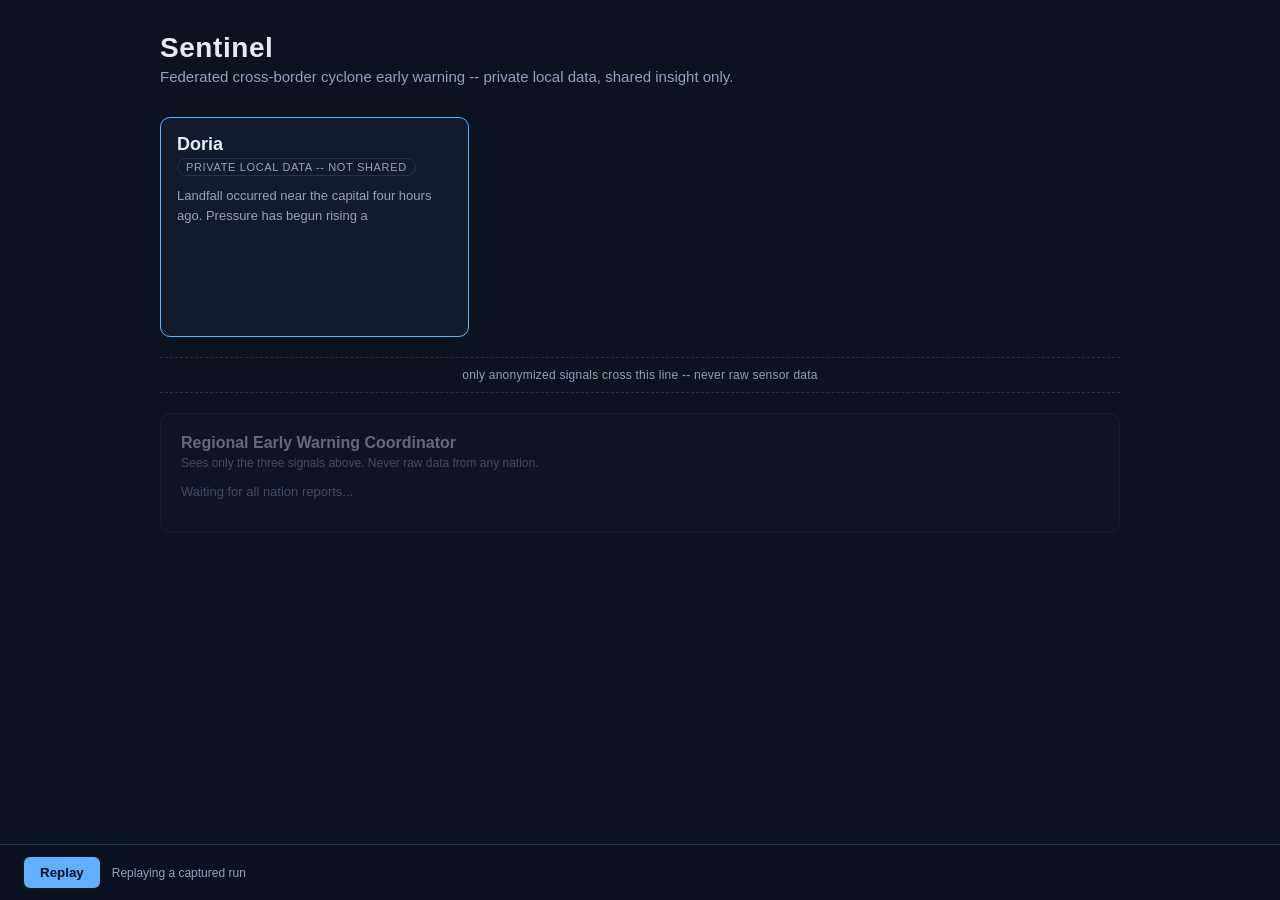
==== web/index.html @ 531fa3b9 "Add FS-3/UI-UX dashboard scaffold (web/) Zero-build-step HTML/CSS/JS that replays a captured run: 3 " ====
<!doctype html>
<html lang="en">
<head>
  <meta charset="utf-8" />
  <meta name="viewport" content="width=device-width, initial-scale=1" />
  <title>Sentinel -- Federated Cyclone Early Warning</title>
  <link rel="stylesheet" href="style.css" />
</head>
<body>
  <header class="page-header">
    <h1>Sentinel</h1>
    <p class="subtitle">Federated cross-border cyclone early warning -- private local data, shared insight only.</p>
  </header>

  <main>
    <section class="nations" id="nations">
      <!-- One .nation-card per nation is rendered here by app.js -->
    </section>

    <div class="signal-flow" aria-hidden="true">
      <span>only anonymized signals cross this line -- never raw sensor data</span>
    </div>

    <section class="verdict" id="verdict">
      <h2>Regional Early Warning Coordinator</h2>
      <p class="verdict-hint">Sees only the three signals above. Never raw data from any nation.</p>
      <div class="verdict-body" id="verdict-body">
        <p class="placeholder">Waiting for all nation reports...</p>
      </div>
    </section>
  </main>

  <footer class="page-footer">
    <button id="replay-btn" type="button">Replay</button>
    <span class="source-note" id="source-note">Replaying a captured run</span>
  </footer>

  <script src="app.js"></script>
</body>
</html>
---- web/style.css ----
:root {
  --bg: #0b1220;
  --panel: #121b2e;
  --panel-border: #22314d;
  --text: #e6ecf5;
  --text-dim: #93a2bd;
  --accent: #5fb0ff;
  --low: #4caf7d;
  --mid: #e0b84c;
  --high: #e0614c;
}

* { box-sizing: border-box; }

body {
  margin: 0;
  padding: 32px 24px 96px;
  background: var(--bg);
  color: var(--text);
  font-family: -apple-system, BlinkMacSystemFont, "Segoe UI", Helvetica, Arial, sans-serif;
}

.page-header {
  max-width: 960px;
  margin: 0 auto 32px;
}

.page-header h1 {
  margin: 0 0 4px;
  font-size: 28px;
  letter-spacing: 0.02em;
}

.subtitle {
  margin: 0;
  color: var(--text-dim);
  font-size: 15px;
}

main {
  max-width: 960px;
  margin: 0 auto;
}

.nations {
  display: grid;
  grid-template-columns: repeat(3, 1fr);
  gap: 16px;
}

@media (max-width: 720px) {
  .nations { grid-template-columns: 1fr; }
}

.nation-card {
  background: var(--panel);
  border: 1px solid var(--panel-border);
  border-radius: 10px;
  padding: 16px;
  min-height: 220px;
  opacity: 0.35;
  transform: translateY(6px);
  transition: opacity 0.4s ease, transform 0.4s ease, border-color 0.4s ease;
}

.nation-card.active {
  opacity: 1;
  transform: translateY(0);
  border-color: var(--accent);
}

.nation-card .name {
  font-size: 18px;
  font-weight: 600;
  margin: 0 0 2px;
}

.nation-card .private-tag {
  display: inline-block;
  font-size: 11px;
  text-transform: uppercase;
  letter-spacing: 0.06em;
  color: var(--text-dim);
  border: 1px solid var(--panel-border);
  border-radius: 999px;
  padding: 2px 8px;
  margin-bottom: 10px;
}

.nation-card .narrative {
  font-size: 13px;
  line-height: 1.5;
  color: var(--text-dim);
  min-height: 60px;
}

.nation-card .narrative .cursor {
  display: inline-block;
  width: 6px;
  background: var(--text-dim);
  margin-left: 1px;
  animation: blink 1s step-start infinite;
}

@keyframes blink {
  50% { opacity: 0; }
}

.signal {
  margin-top: 12px;
  padding-top: 12px;
  border-top: 1px dashed var(--panel-border);
  font-size: 12px;
  display: none;
}

.nation-card.done .signal { display: block; }

.signal-row {
  display: flex;
  justify-content: space-between;
  margin-bottom: 4px;
  color: var(--text-dim);
}

.signal-row strong {
  color: var(--text);
  font-weight: 500;
}

.severity-bar {
  height: 6px;
  border-radius: 999px;
  background: #1c2740;
  overflow: hidden;
  margin: 6px 0 10px;
}

.severity-bar-fill {
  height: 100%;
  width: 0%;
  transition: width 0.6s ease;
}

.severity-bar-fill.low { background: var(--low); }
.severity-bar-fill.mid { background: var(--mid); }
.severity-bar-fill.high { background: var(--high); }

.signal-flow {
  text-align: center;
  color: var(--text-dim);
  font-size: 12px;
  letter-spacing: 0.02em;
  margin: 20px 0;
  padding: 10px 0;
  border-top: 1px dashed var(--panel-border);
  border-bottom: 1px dashed var(--panel-border);
}

.verdict {
  background: var(--panel);
  border: 1px solid var(--panel-border);
  border-radius: 10px;
  padding: 20px;
  opacity: 0.4;
  transition: opacity 0.4s ease, border-color 0.4s ease;
}

.verdict.active {
  opacity: 1;
  border-color: var(--accent);
  box-shadow: 0 0 0 1px var(--accent) inset;
}

.verdict h2 {
  margin: 0 0 4px;
  font-size: 16px;
}

.verdict-hint {
  margin: 0 0 14px;
  font-size: 12px;
  color: var(--text-dim);
}

.verdict-body .placeholder {
  color: var(--text-dim);
  font-size: 13px;
}

.verdict-body .most-impacted {
  display: inline-block;
  font-size: 13px;
  font-weight: 600;
  color: var(--high);
  border: 1px solid var(--high);
  border-radius: 999px;
  padding: 3px 10px;
  margin-bottom: 10px;
}

.verdict-body .narrative,
.verdict-body .recommendation {
  font-size: 14px;
  line-height: 1.6;
}

.verdict-body .recommendation {
  margin-top: 10px;
  color: var(--text-dim);
}

.page-footer {
  position: fixed;
  bottom: 0;
  left: 0;
  right: 0;
  background: #0b1220ee;
  border-top: 1px solid var(--panel-border);
  padding: 12px 24px;
  display: flex;
  align-items: center;
  gap: 12px;
}

#replay-btn {
  background: var(--accent);
  color: #06111f;
  border: none;
  border-radius: 6px;
  padding: 8px 16px;
  font-weight: 600;
  cursor: pointer;
}

.source-note {
  font-size: 12px;
  color: var(--text-dim);
}
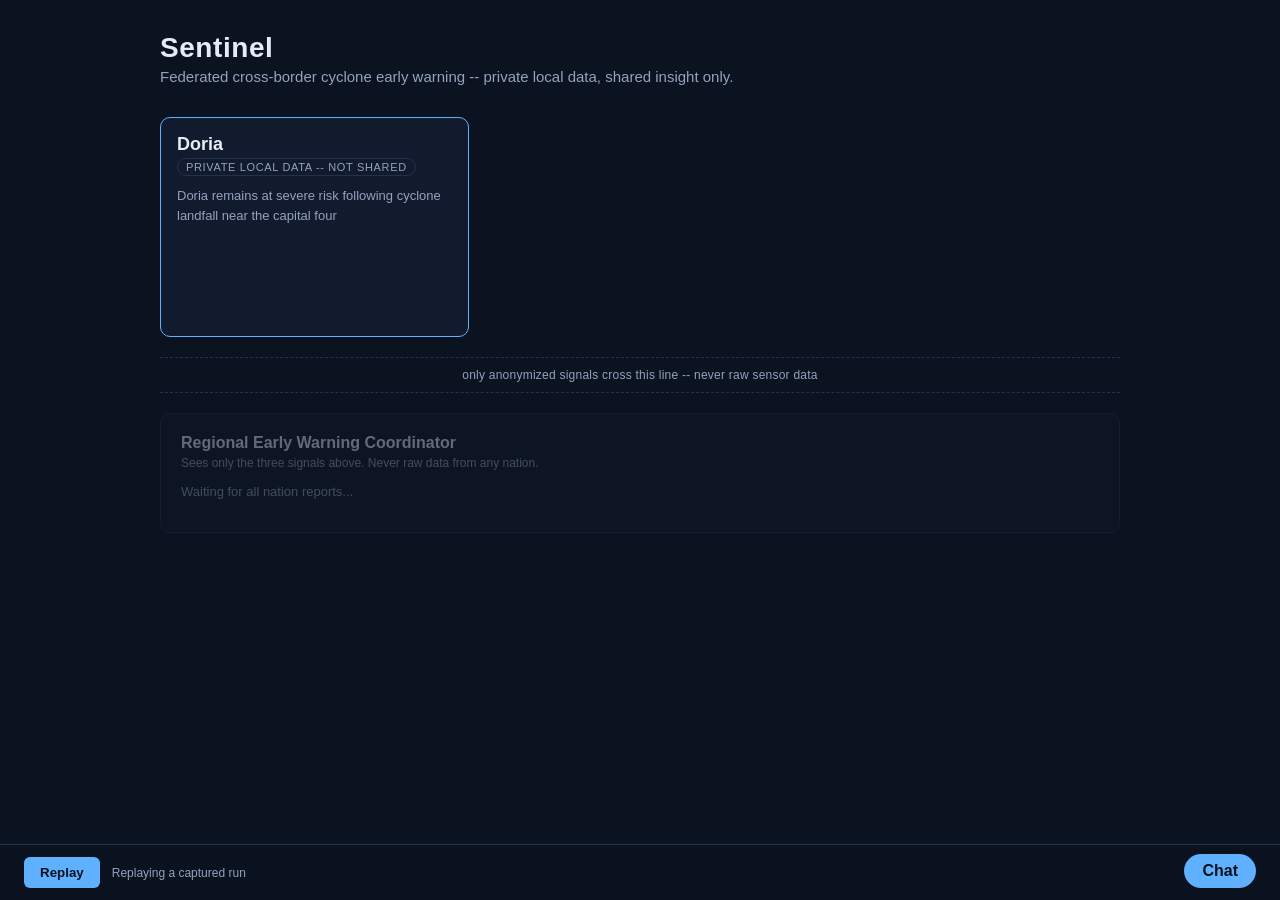
==== commit 0c11222f: "implemented chat popup (static until wired up to backend)" ====
--- a/web/index.html
+++ b/web/index.html
@@ -35,6 +35,11 @@
     <span class="source-note" id="source-note">Replaying a captured run</span>
   </footer>
 
+  <details class="chat-popup">
+    <summary>Chat</summary>
+    <iframe src="chat.html" title="Sentinel chat"></iframe>
+  </details>
+
   <script src="app.js"></script>
 </body>
 </html>
--- a/web/style.css
+++ b/web/style.css
@@ -237,3 +237,142 @@
   font-size: 12px;
   color: var(--text-dim);
 }
+
+.chat-popup {
+  position: fixed;
+  right: 24px;
+  bottom: 12px;
+  z-index: 10;
+}
+
+.chat-popup summary {
+  list-style: none;
+  cursor: pointer;
+  background: var(--accent);
+  color: #06111f;
+  font-weight: 600;
+  border-radius: 999px;
+  padding: 8px 18px;
+}
+
+.chat-popup summary::-webkit-details-marker { display: none; }
+
+.chat-popup iframe {
+  position: absolute;
+  right: 0;
+  bottom: calc(100% + 8px);
+  width: min(360px, calc(100vw - 48px));
+  height: min(480px, 70vh);
+  border: 1px solid var(--panel-border);
+  border-radius: 10px;
+  background: var(--panel);
+  box-shadow: 0 8px 24px #0008;
+}
+
+.chat-page {
+  padding: 0;
+  height: 100vh;
+  display: flex;
+  flex-direction: column;
+  background: var(--panel);
+}
+
+.chat-popup.closing iframe {
+  transform-origin: bottom right;
+  animation: chat-close 0.2s ease forwards;
+}
+
+@keyframes chat-close {
+  to { opacity: 0; transform: translateY(12px) scale(0.95); }
+}
+
+@media (prefers-reduced-motion: reduce) {
+  .chat-popup.closing iframe { animation-duration: 1ms; }
+}
+
+.chat-header {
+  display: flex;
+  align-items: center;
+  justify-content: space-between;
+  padding: 12px 14px;
+  border-bottom: 1px solid var(--panel-border);
+}
+
+.chat-header div {
+  display: flex;
+  flex-direction: column;
+}
+
+.chat-header span {
+  font-size: 11px;
+  color: var(--text-dim);
+}
+
+.chat-close {
+  background: none;
+  border: none;
+  color: var(--text-dim);
+  font-size: 22px;
+  line-height: 1;
+  cursor: pointer;
+  padding: 2px 6px;
+}
+
+.chat-close:hover { color: var(--text); }
+
+.chat-messages {
+  flex: 1;
+  overflow-y: auto;
+  list-style: none;
+  margin: 0;
+  padding: 12px;
+  display: flex;
+  flex-direction: column;
+  gap: 8px;
+}
+
+.msg {
+  max-width: 80%;
+  padding: 8px 12px;
+  border-radius: 10px;
+  font-size: 13px;
+  line-height: 1.4;
+  overflow-wrap: anywhere;
+}
+
+.msg.bot {
+  align-self: flex-start;
+  background: #1c2740;
+}
+
+.msg.user {
+  align-self: flex-end;
+  background: var(--accent);
+  color: #06111f;
+}
+
+.chat-input {
+  display: flex;
+  gap: 8px;
+  padding: 10px;
+  border-top: 1px solid var(--panel-border);
+}
+
+.chat-input input {
+  flex: 1;
+  background: var(--bg);
+  color: var(--text);
+  border: 1px solid var(--panel-border);
+  border-radius: 6px;
+  padding: 8px 10px;
+}
+
+.chat-input button {
+  background: var(--accent);
+  color: #06111f;
+  border: none;
+  border-radius: 6px;
+  padding: 8px 14px;
+  font-weight: 600;
+  cursor: pointer;
+}
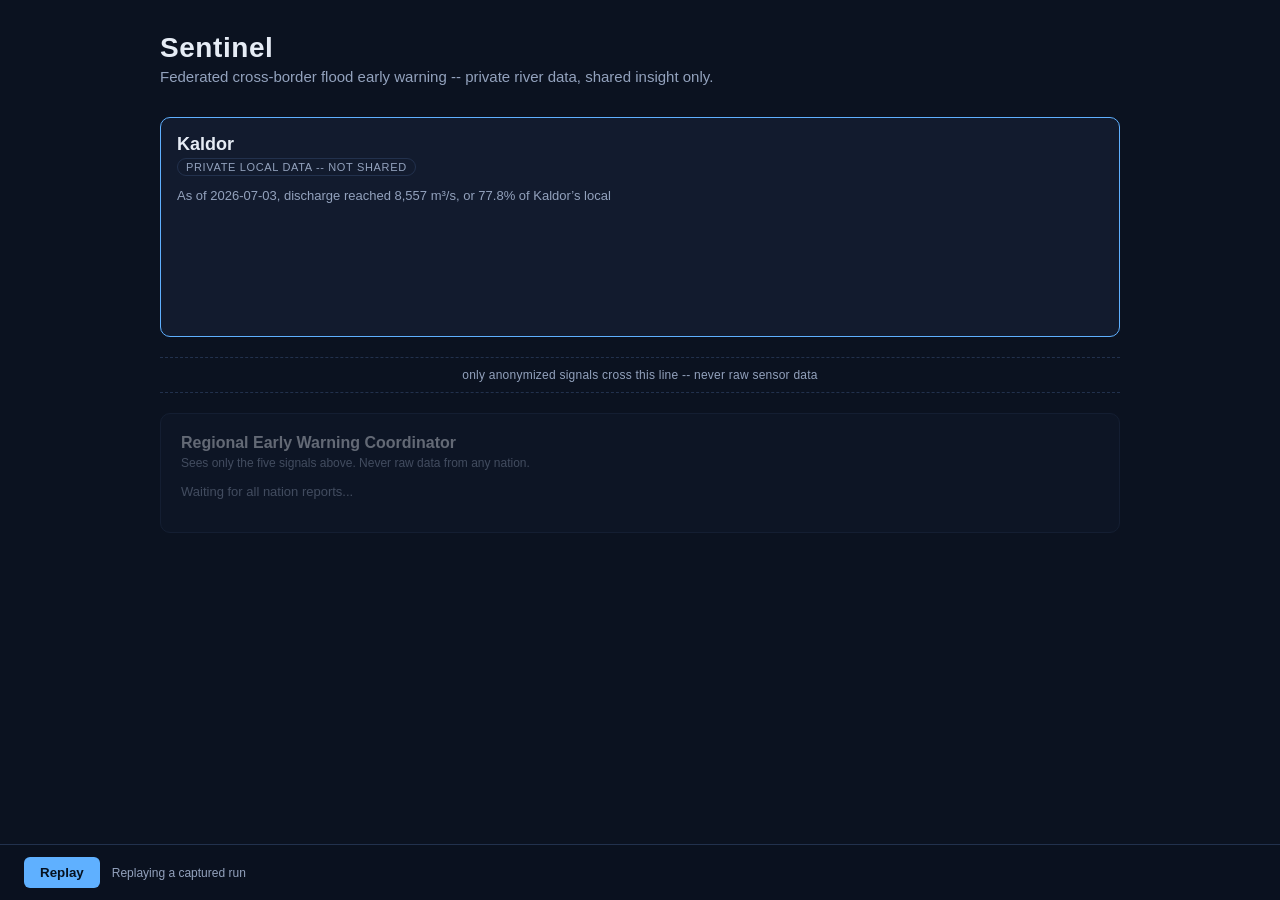
==== commit 4e568fb1: "Switch Sentinel to the team's river-basin flood data Use PR #4's five-node river readings in our Age" ====
--- a/web/index.html
+++ b/web/index.html
@@ -3,13 +3,13 @@
 <head>
   <meta charset="utf-8" />
   <meta name="viewport" content="width=device-width, initial-scale=1" />
-  <title>Sentinel -- Federated Cyclone Early Warning</title>
+  <title>Sentinel -- Federated Flood Early Warning</title>
   <link rel="stylesheet" href="style.css" />
 </head>
 <body>
   <header class="page-header">
     <h1>Sentinel</h1>
-    <p class="subtitle">Federated cross-border cyclone early warning -- private local data, shared insight only.</p>
+    <p class="subtitle">Federated cross-border flood early warning -- private river data, shared insight only.</p>
   </header>
 
   <main>
@@ -23,7 +23,7 @@
 
     <section class="verdict" id="verdict">
       <h2>Regional Early Warning Coordinator</h2>
-      <p class="verdict-hint">Sees only the three signals above. Never raw data from any nation.</p>
+      <p class="verdict-hint">Sees only the five signals above. Never raw data from any nation.</p>
       <div class="verdict-body" id="verdict-body">
         <p class="placeholder">Waiting for all nation reports...</p>
       </div>
@@ -35,11 +35,6 @@
     <span class="source-note" id="source-note">Replaying a captured run</span>
   </footer>
 
-  <details class="chat-popup">
-    <summary>Chat</summary>
-    <iframe src="chat.html" title="Sentinel chat"></iframe>
-  </details>
-
   <script src="app.js"></script>
 </body>
 </html>
--- a/web/style.css
+++ b/web/style.css
@@ -44,7 +44,7 @@
 
 .nations {
   display: grid;
-  grid-template-columns: repeat(3, 1fr);
+  grid-template-columns: repeat(auto-fit, minmax(260px, 1fr));
   gap: 16px;
 }
 
@@ -237,142 +237,3 @@
   font-size: 12px;
   color: var(--text-dim);
 }
-
-.chat-popup {
-  position: fixed;
-  right: 24px;
-  bottom: 12px;
-  z-index: 10;
-}
-
-.chat-popup summary {
-  list-style: none;
-  cursor: pointer;
-  background: var(--accent);
-  color: #06111f;
-  font-weight: 600;
-  border-radius: 999px;
-  padding: 8px 18px;
-}
-
-.chat-popup summary::-webkit-details-marker { display: none; }
-
-.chat-popup iframe {
-  position: absolute;
-  right: 0;
-  bottom: calc(100% + 8px);
-  width: min(360px, calc(100vw - 48px));
-  height: min(480px, 70vh);
-  border: 1px solid var(--panel-border);
-  border-radius: 10px;
-  background: var(--panel);
-  box-shadow: 0 8px 24px #0008;
-}
-
-.chat-page {
-  padding: 0;
-  height: 100vh;
-  display: flex;
-  flex-direction: column;
-  background: var(--panel);
-}
-
-.chat-popup.closing iframe {
-  transform-origin: bottom right;
-  animation: chat-close 0.2s ease forwards;
-}
-
-@keyframes chat-close {
-  to { opacity: 0; transform: translateY(12px) scale(0.95); }
-}
-
-@media (prefers-reduced-motion: reduce) {
-  .chat-popup.closing iframe { animation-duration: 1ms; }
-}
-
-.chat-header {
-  display: flex;
-  align-items: center;
-  justify-content: space-between;
-  padding: 12px 14px;
-  border-bottom: 1px solid var(--panel-border);
-}
-
-.chat-header div {
-  display: flex;
-  flex-direction: column;
-}
-
-.chat-header span {
-  font-size: 11px;
-  color: var(--text-dim);
-}
-
-.chat-close {
-  background: none;
-  border: none;
-  color: var(--text-dim);
-  font-size: 22px;
-  line-height: 1;
-  cursor: pointer;
-  padding: 2px 6px;
-}
-
-.chat-close:hover { color: var(--text); }
-
-.chat-messages {
-  flex: 1;
-  overflow-y: auto;
-  list-style: none;
-  margin: 0;
-  padding: 12px;
-  display: flex;
-  flex-direction: column;
-  gap: 8px;
-}
-
-.msg {
-  max-width: 80%;
-  padding: 8px 12px;
-  border-radius: 10px;
-  font-size: 13px;
-  line-height: 1.4;
-  overflow-wrap: anywhere;
-}
-
-.msg.bot {
-  align-self: flex-start;
-  background: #1c2740;
-}
-
-.msg.user {
-  align-self: flex-end;
-  background: var(--accent);
-  color: #06111f;
-}
-
-.chat-input {
-  display: flex;
-  gap: 8px;
-  padding: 10px;
-  border-top: 1px solid var(--panel-border);
-}
-
-.chat-input input {
-  flex: 1;
-  background: var(--bg);
-  color: var(--text);
-  border: 1px solid var(--panel-border);
-  border-radius: 6px;
-  padding: 8px 10px;
-}
-
-.chat-input button {
-  background: var(--accent);
-  color: #06111f;
-  border: none;
-  border-radius: 6px;
-  padding: 8px 14px;
-  font-weight: 600;
-  cursor: pointer;
-}
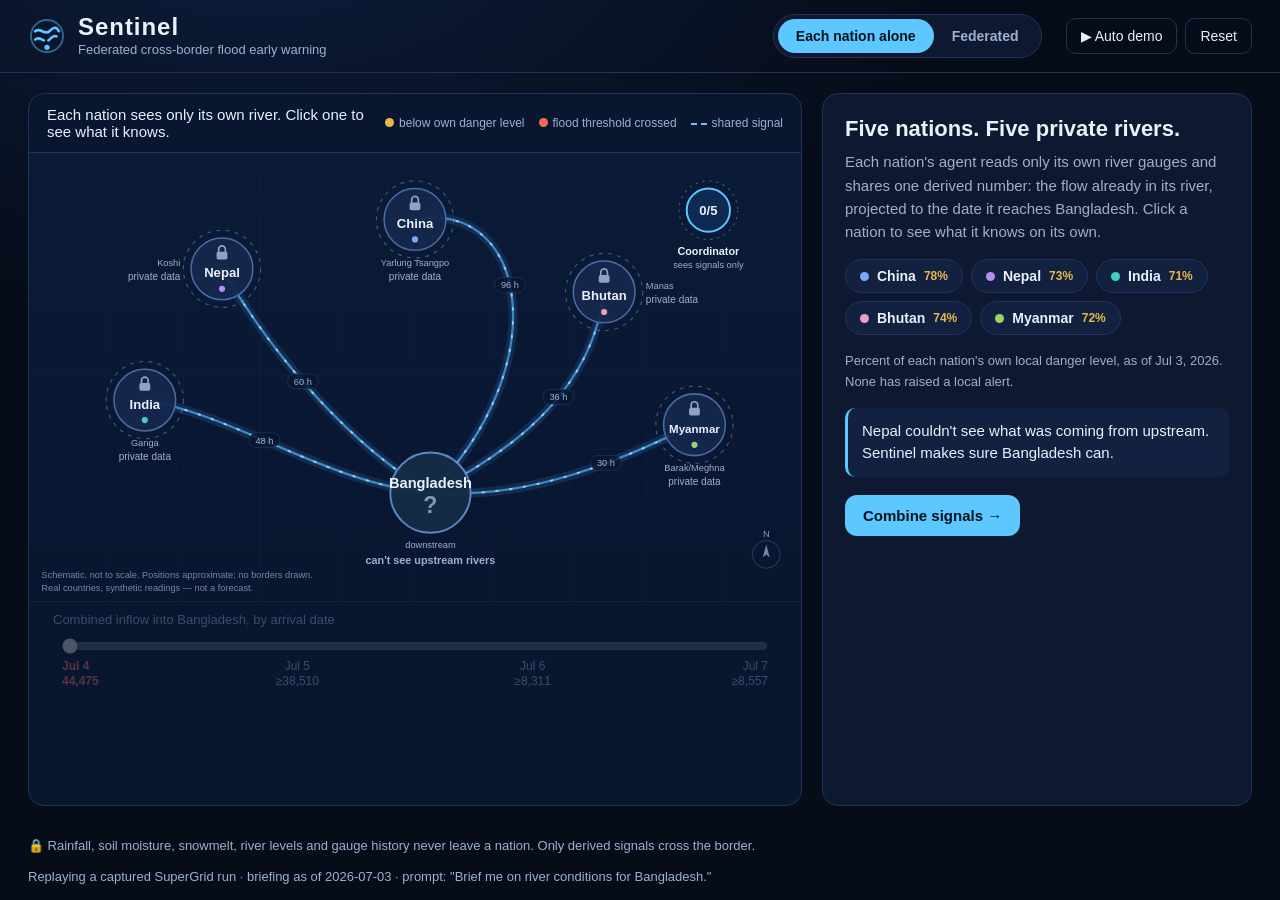
==== commit 173308e7: "Rebuild dashboard for the five-river Bangladesh flood scenario - New self-contained web/index.html (" ====
--- a/web/index.html
+++ b/web/index.html
@@ -4,37 +4,1330 @@
   <meta charset="utf-8" />
   <meta name="viewport" content="width=device-width, initial-scale=1" />
   <title>Sentinel -- Federated Flood Early Warning</title>
-  <link rel="stylesheet" href="style.css" />
+  <style>
+:root {
+  --bg: #060c18;
+  --panel: #0e1830;
+  --panel-2: #132140;
+  --line: #22335a;
+  --text: #eaf1fb;
+  --dim: #9db0d1;
+  --accent: #5cc8ff;
+  --water: #4aa8e8;
+  --mid: #e6b84a;
+  --high: #ef6a55;
+  --radius: 16px;
+}
+
+* { box-sizing: border-box; }
+html, body { height: 100%; }
+body {
+  margin: 0;
+  background: radial-gradient(1200px 700px at 20% -10%, #0d1d3d 0%, var(--bg) 60%);
+  background-color: var(--bg);
+  color: var(--text);
+  font-family: -apple-system, BlinkMacSystemFont, "Segoe UI", Helvetica, Arial, sans-serif;
+  display: flex;
+  flex-direction: column;
+  min-height: 100vh;
+}
+button { font: inherit; color: inherit; cursor: pointer; }
+button:focus-visible, [role="button"]:focus-visible, input:focus-visible {
+  outline: 2px solid var(--accent);
+  outline-offset: 3px;
+}
+
+/* ---------- header ---------- */
+.top { display: flex; align-items: center; gap: 24px; padding: 14px 28px; border-bottom: 1px solid var(--line); flex-wrap: wrap; }
+.brand { display: flex; align-items: center; gap: 12px; margin-right: auto; }
+.brand h1 { margin: 0; font-size: 24px; letter-spacing: .04em; line-height: 1; }
+.brand p { margin: 3px 0 0; font-size: 13px; color: var(--dim); }
+.logo { width: 38px; height: 38px; color: var(--accent); flex: none; }
+.logo-wave { animation: logo-flow 2.4s linear infinite; }
+
+.mode-switch { display: inline-flex; padding: 4px; background: var(--panel); border: 1px solid var(--line); border-radius: 999px; }
+.mode-switch button { background: transparent; border: 0; padding: 9px 18px; border-radius: 999px; font-weight: 600; font-size: 14px; color: var(--dim); transition: background .2s, color .2s; }
+.mode-switch button[aria-selected="true"] { background: var(--accent); color: #04121f; }
+
+.actions { display: flex; gap: 8px; }
+.ghost { background: transparent; border: 1px solid var(--line); border-radius: 10px; padding: 9px 14px; font-size: 14px; color: var(--text); transition: border-color .2s, background .2s; }
+.ghost:hover { border-color: var(--accent); background: #0f1f3d; }
+
+/* ---------- layout ---------- */
+.layout { flex: 1; display: grid; grid-template-columns: minmax(0, 1fr) 430px; gap: 20px; padding: 20px 28px; min-height: 0; }
+.map-wrap { display: flex; flex-direction: column; min-width: 0; background: #081630; border: 1px solid var(--line); border-radius: var(--radius); overflow: hidden; }
+.map-bar { display: flex; align-items: center; justify-content: space-between; gap: 12px; padding: 12px 18px; border-bottom: 1px solid var(--line); }
+.caption { margin: 0; font-size: 15px; color: var(--text); }
+.legend { display: flex; gap: 14px; font-size: 12px; color: var(--dim); white-space: nowrap; }
+.legend .dot { display: inline-block; width: 9px; height: 9px; border-radius: 50%; margin-right: 5px; }
+.legend .ln { display: inline-block; width: 16px; height: 0; border-top: 2px dashed var(--accent); margin-right: 5px; vertical-align: middle; }
+.dot.mid { background: var(--mid); }
+.dot.high { background: var(--high); }
+.dot.water { background: var(--water); }
+
+#map { display: block; flex: none; width: 100%; height: auto; aspect-ratio: 1000 / 580; max-height: calc(100vh - 300px); min-height: 190px; }
+.grid path { stroke: #5cc8ff; stroke-opacity: .05; stroke-width: 1; fill: none; }
+.compass text, .map-note { fill: #8fa3c7; font-size: 12px; }
+.map-note { fill-opacity: .8; }
+
+/* ---------- map: rivers ---------- */
+.river-bed { fill: none; stroke: #16345f; stroke-width: 12; stroke-linecap: round; stroke-opacity: .7; transition: stroke-width .6s, stroke-opacity .6s; }
+.river { fill: none; stroke: var(--water); stroke-width: 3; stroke-linecap: round; stroke-opacity: .75; transition: stroke-width .6s, stroke-opacity .6s; }
+.river-flow { fill: none; stroke: #bfe6ff; stroke-width: 2.6; stroke-linecap: round; stroke-dasharray: 2 16; stroke-opacity: .7; animation: flow linear infinite; }
+.river-g.dry .river { stroke-opacity: .25; stroke-dasharray: 3 7; }
+.river-g.dry .river-flow { opacity: 0; }
+.river-g.dry .river-bed { stroke-opacity: .25; }
+.travel { font-size: 12px; fill: var(--dim); text-anchor: middle; pointer-events: none; }
+.travel-bg { fill: #081630; fill-opacity: .85; stroke: var(--line); }
+.pulse-dot { pointer-events: none; }
+
+/* ---------- map: nations ---------- */
+.nation { cursor: pointer; transition: opacity .5s ease, filter .5s ease; outline: none; }
+.nation .disc { fill: rgba(22, 40, 76, .95); stroke: #4a6ba3; stroke-width: 2; transition: fill .4s, stroke .4s; }
+.nation .ring { fill: none; stroke: #8fa3c7; stroke-opacity: .45; stroke-width: 1.5; stroke-dasharray: 5 7; animation: ring-drift 30s linear infinite; }
+.nation .halo { opacity: 0; transition: opacity .7s ease; pointer-events: none; }
+.nation.revealed .halo { opacity: 1; }
+.nation:hover .disc, .nation:focus-visible .disc { stroke: var(--accent); }
+.nation.selected .disc { stroke: var(--accent); stroke-width: 3; }
+.nation.selected .ring { stroke: var(--accent); stroke-opacity: .9; }
+.nation .name { fill: var(--text); font-size: 17px; font-weight: 700; text-anchor: middle; pointer-events: none; }
+.nation .river-name { fill: var(--dim); font-size: 12px; text-anchor: middle; pointer-events: none; }
+.nation .status { fill: var(--dim); font-size: 13px; text-anchor: middle; pointer-events: none; }
+.nation.revealed .status { fill: var(--mid); font-weight: 700; }
+.nation.shared .status { fill: var(--accent); font-weight: 700; }
+.nation .lock { pointer-events: none; }
+.nation .lock rect { fill: #8fa3c7; }
+.nation .lock path { fill: none; stroke: #8fa3c7; stroke-width: 2.2; stroke-linecap: round; }
+.nation .qmark { fill: var(--text); font-size: 44px; font-weight: 800; text-anchor: middle; opacity: 0; transition: opacity .4s; pointer-events: none; }
+.nation.fogged { opacity: .3; filter: blur(2.5px) saturate(.5); }
+.nation.fogged .qmark { opacity: .6; }
+.nation.fogged .name, .nation.fogged .status, .nation.fogged .lock, .nation.fogged .river-name { opacity: 0; }
+.nation.sending .ring { stroke: var(--accent); stroke-opacity: 1; }
+.nation.idle .status { fill: #6d80a3; font-weight: 500; }
+
+/* Bangladesh */
+.bd .disc { fill: rgba(20, 44, 70, .96); stroke: #5b86c4; stroke-width: 2.5; transition: fill .5s, stroke .5s; }
+.bd .name { fill: var(--text); font-size: 19px; font-weight: 800; text-anchor: middle; }
+.bd .sub { fill: var(--dim); font-size: 12px; text-anchor: middle; }
+.bd .val { fill: var(--dim); font-size: 14px; font-weight: 700; text-anchor: middle; }
+.bd .qmark { fill: var(--text); font-size: 30px; font-weight: 800; text-anchor: middle; opacity: .55; transition: opacity .4s; }
+.bd.known .qmark { opacity: 0; }
+.bd.known .val { fill: var(--text); }
+.bd.flood .disc { fill: rgba(80, 26, 30, .95); stroke: var(--high); }
+.bd.flood .val { fill: #ffb3a6; }
+.bd.partial .disc { stroke: var(--mid); stroke-dasharray: 6 5; }
+.impact-ring { fill: none; stroke: var(--high); stroke-width: 3; opacity: 0; pointer-events: none; transform-box: fill-box; transform-origin: center; }
+.bd.flood.pulse .impact-ring { animation: impact 2.2s ease-out infinite; }
+.bd.flood.pulse .impact-ring.b { animation-delay: 1.1s; }
+
+/* ---------- map: hub, links, packets ---------- */
+.hub-core { fill: #0f2a52; stroke: var(--accent); stroke-width: 2.5; }
+.hub-ring { fill: none; stroke: var(--accent); stroke-opacity: .4; stroke-width: 1.5; stroke-dasharray: 3 6; animation: ring-drift 20s linear infinite reverse; }
+.hub-glow { fill: var(--accent); opacity: 0; transition: opacity .6s; }
+.hub.on .hub-glow { opacity: .18; }
+.hub-count { fill: var(--text); font-size: 17px; font-weight: 700; text-anchor: middle; }
+.hub-label { fill: var(--text); font-size: 14px; font-weight: 600; text-anchor: middle; }
+.hub-sub { fill: var(--dim); font-size: 12px; text-anchor: middle; }
+.link { fill: none; stroke: var(--accent); stroke-width: 1.8; stroke-dasharray: 4 9; opacity: 0; transition: opacity .5s; }
+#map.fed .link { opacity: .45; animation: flow 1.4s linear infinite; }
+.warn-link { fill: none; stroke: var(--high); stroke-width: 2.2; stroke-dasharray: 4 8; opacity: 0; transition: opacity .6s; }
+#map.warned .warn-link { opacity: .8; animation: flow 1.2s linear infinite; }
+.packet circle { fill: var(--accent); }
+.packet .pulse { fill: none; stroke: var(--accent); stroke-opacity: .6; }
+.packet.warn circle { fill: var(--high); }
+.packet.warn .pulse { stroke: var(--high); }
+.clock { opacity: 0; transition: opacity .5s; pointer-events: none; }
+#map.racing .clock { opacity: 1; }
+.clock .k { fill: var(--dim); font-size: 12px; letter-spacing: .08em; text-transform: uppercase; }
+.clock .d { fill: var(--text); font-size: 26px; font-weight: 800; }
+.clock .t { fill: var(--mid); font-size: 12px; font-weight: 700; }
+
+/* ---------- scrubber ---------- */
+.scrubber { padding: 10px 24px 16px; border-top: 1px solid var(--line); opacity: .35; transition: opacity .5s; }
+.scrubber.on { opacity: 1; }
+.scrubber label { display: block; font-size: 13px; color: var(--dim); margin-bottom: 8px; }
+.scrub-body { position: relative; padding: 0 9px 30px; }
+#scrub { width: 100%; margin: 0; accent-color: var(--accent); height: 22px; cursor: pointer; }
+#scrub:disabled { cursor: default; }
+.ticks { position: absolute; left: 9px; right: 9px; top: 24px; height: 24px; }
+.ticks span { position: absolute; transform: translateX(-50%); font-size: 12px; color: var(--dim); white-space: nowrap; text-align: center; line-height: 1.25; transition: color .3s; }
+.ticks span:first-child { transform: none; text-align: left; }
+.ticks span:last-child { transform: translateX(-100%); text-align: right; }
+.ticks span.flood { color: var(--high); font-weight: 700; }
+.ticks span.cur { color: var(--text); }
+.ticks span.flood.cur { color: #ff8e7d; }
+
+/* ---------- side panel ---------- */
+.panel { background: var(--panel); border: 1px solid var(--line); border-radius: var(--radius); padding: 22px; overflow-y: auto; max-height: calc(100vh - 150px); }
+.panel h2 { margin: 0 0 8px; font-size: 22px; line-height: 1.2; }
+.panel p { line-height: 1.55; }
+.panel .lead { color: var(--dim); font-size: 15px; margin: 0 0 16px; }
+.panel .narr { font-size: 15px; color: var(--text); margin: 12px 0; min-height: 96px; }
+.panel .hint { color: var(--dim); font-size: 13px; }
+.view { animation: fade-in .35s ease; }
+.head-row { display: flex; align-items: center; justify-content: space-between; gap: 10px; margin-bottom: 4px; }
+.tag { font-size: 11px; text-transform: uppercase; letter-spacing: .08em; color: var(--dim); border: 1px solid var(--line); border-radius: 999px; padding: 3px 10px; white-space: nowrap; }
+.sub-line { color: var(--dim); font-size: 14px; margin: 0 0 4px; }
+.sub-line b { color: var(--text); }
+
+.chips { display: flex; flex-wrap: wrap; gap: 8px; margin: 0 0 16px; }
+.chip { display: inline-flex; align-items: center; gap: 8px; background: var(--panel-2); border: 1px solid var(--line); border-radius: 999px; padding: 8px 14px; font-size: 14px; font-weight: 600; transition: border-color .2s, transform .2s; }
+.chip:hover { border-color: var(--accent); transform: translateY(-1px); }
+.chip i { width: 9px; height: 9px; border-radius: 50%; background: #8fa3c7; display: inline-block; }
+.chip small { color: var(--mid); font-weight: 600; font-size: 12px; }
+
+.quote { margin: 16px 0 0; padding: 12px 14px; border-left: 3px solid var(--accent); background: var(--panel-2); border-radius: 10px; font-size: 15px; line-height: 1.5; }
+
+.btn { display: inline-flex; align-items: center; gap: 8px; background: var(--accent); color: #04121f; border: 0; border-radius: 12px; padding: 12px 18px; font-size: 15px; font-weight: 700; transition: transform .15s, box-shadow .2s; }
+.btn:hover { transform: translateY(-1px); box-shadow: 0 6px 22px -6px var(--accent); }
+.btn.secondary { background: transparent; color: var(--text); border: 1px solid var(--line); }
+.btn.secondary:hover { border-color: var(--accent); box-shadow: none; }
+.btn-row { display: flex; flex-wrap: wrap; gap: 10px; margin-top: 18px; }
+
+.local { margin-top: 12px; display: grid; gap: 10px; }
+.stat-row { display: flex; gap: 10px; }
+.stat { flex: 1; background: var(--panel-2); border: 1px solid var(--line); border-radius: 12px; padding: 10px 12px; }
+.stat span { display: block; font-size: 12px; color: var(--dim); }
+.stat b { font-size: 20px; }
+.stat b.amber { color: var(--mid); }
+.stat b.ok { color: var(--text); }
+
+.dgauge { margin-top: 2px; }
+.dgauge .lbl { display: flex; justify-content: space-between; font-size: 12px; color: var(--dim); margin-bottom: 6px; }
+.dgauge .track { position: relative; height: 12px; background: #1a2a4b; border-radius: 999px; }
+.dgauge .track i { position: absolute; left: 0; top: 0; bottom: 0; width: 0; border-radius: 999px; background: var(--mid); transition: width .9s cubic-bezier(.2, .8, .2, 1); }
+.dgauge .track em { position: absolute; right: 0; top: -4px; bottom: -4px; width: 2px; background: var(--high); }
+
+dl.signal { margin: 14px 0 0; display: grid; gap: 10px; }
+dl.signal > div { display: grid; grid-template-columns: 92px 1fr; gap: 10px; align-items: baseline; }
+dl.signal dt { color: var(--dim); font-size: 13px; }
+dl.signal dd { margin: 0; font-size: 15px; font-weight: 600; }
+
+.meter { display: grid; grid-template-columns: 92px 1fr 44px; gap: 10px; align-items: center; margin-top: 10px; font-size: 13px; color: var(--dim); }
+.meter b { color: var(--text); font-size: 14px; text-align: right; }
+.bar { height: 9px; background: #1a2a4b; border-radius: 999px; overflow: hidden; }
+.bar i { display: block; height: 100%; width: 0; border-radius: 999px; background: var(--accent); transition: width .8s cubic-bezier(.2, .8, .2, 1); }
+.bar i.mid { background: var(--mid); }
+
+.receipt { margin-top: 18px; border: 1px dashed var(--line); border-radius: 12px; padding: 12px 14px; font-size: 13px; display: grid; gap: 8px; }
+.receipt > div { display: grid; grid-template-columns: 112px 1fr; gap: 8px; color: var(--dim); }
+.receipt b { color: var(--text); font-weight: 600; }
+.receipt .sent b { color: var(--accent); }
+.shares { width: 100%; border-collapse: collapse; margin-top: 4px; font-size: 13px; }
+.shares td { padding: 3px 0; border-bottom: 1px solid rgba(34, 51, 90, .6); color: var(--text); }
+.shares td:last-child { text-align: right; font-variant-numeric: tabular-nums; font-weight: 600; color: var(--accent); }
+
+.alone { margin-top: 16px; background: var(--panel-2); border-left: 3px solid var(--mid); border-radius: 10px; padding: 12px 14px; font-size: 14px; }
+.alone strong { display: block; margin-bottom: 4px; }
+.alone p { margin: 0; color: var(--dim); }
+
+.prog { list-style: none; margin: 16px 0; padding: 0; display: grid; gap: 10px; }
+.prog li { display: flex; align-items: center; gap: 12px; padding: 12px 14px; border: 1px solid var(--line); border-radius: 12px; color: var(--dim); font-size: 14px; transition: border-color .3s, color .3s, background .3s; }
+.prog li .mark { flex: none; width: 22px; height: 22px; border-radius: 50%; border: 2px solid var(--line); display: grid; place-items: center; font-size: 13px; font-weight: 800; }
+.prog li.done { color: var(--text); border-color: var(--accent); background: #0f2244; }
+.prog li.done .mark { background: var(--accent); border-color: var(--accent); color: #04121f; }
+
+.verdict-badge { display: block; margin: 8px 0 14px; padding: 16px 18px; border-radius: 14px; background: linear-gradient(135deg, #3a1a22, #24122a); border: 1px solid var(--high); }
+.verdict-badge span { display: block; font-size: 12px; text-transform: uppercase; letter-spacing: .1em; color: #ffb3a6; }
+.verdict-badge strong { display: block; font-size: 28px; line-height: 1.15; }
+.verdict-badge small { display: block; margin-top: 4px; font-size: 14px; color: var(--text); }
+.verdict-badge.clear { background: var(--panel-2); border-color: var(--line); }
+.verdict-badge.clear span { color: var(--dim); }
+
+.total { display: flex; align-items: baseline; gap: 10px; flex-wrap: wrap; margin: 0 0 8px; }
+.total b { font-size: 26px; color: #ffb3a6; font-variant-numeric: tabular-nums; }
+.total span { color: var(--dim); font-size: 14px; }
+
+.stack { position: relative; margin: 6px 0 4px; }
+.stack .bars { display: flex; height: 22px; border-radius: 6px; overflow: hidden; background: #1a2a4b; }
+.stack .bars i { display: block; height: 100%; width: 0; transition: width .9s cubic-bezier(.2, .8, .2, 1); border-right: 1px solid rgba(6, 12, 24, .7); }
+.stack .thr { position: absolute; top: -5px; bottom: -5px; width: 2px; background: var(--text); }
+.stack .thr span { position: absolute; top: -17px; right: 0; font-size: 11px; color: var(--dim); white-space: nowrap; }
+.stack.big { margin-top: 22px; }
+.stack.big .bars { height: 28px; }
+.keys { display: grid; grid-template-columns: repeat(auto-fill, minmax(118px, 1fr)); gap: 4px 12px; margin: 10px 0 0; font-size: 13px; }
+.keys div { display: flex; align-items: center; gap: 6px; color: var(--dim); }
+.keys i { width: 9px; height: 9px; border-radius: 2px; flex: none; }
+.keys b { color: var(--text); margin-left: auto; font-variant-numeric: tabular-nums; }
+
+.outlook { margin: 18px 0 6px; }
+.outlook h4, .reco h4, .sect { margin: 0 0 8px; font-size: 12px; text-transform: uppercase; letter-spacing: .1em; color: var(--dim); }
+.orow { display: grid; grid-template-columns: 46px 1fr 118px; gap: 10px; align-items: center; padding: 6px 8px; border-radius: 10px; border: 1px solid transparent; background: transparent; width: 100%; text-align: left; color: var(--text); }
+.orow:hover { border-color: var(--line); }
+.orow.cur { border-color: var(--accent); background: #0f2244; }
+.orow .dt { font-size: 13px; font-weight: 700; }
+.orow .v { font-size: 13px; text-align: right; font-variant-numeric: tabular-nums; font-weight: 700; }
+.orow .v small { display: block; font-size: 11px; font-weight: 500; color: var(--mid); }
+.orow.flood .v { color: #ffb3a6; }
+.orow .stack { margin: 0; }
+.orow .stack .bars { height: 12px; }
+.orow .stack .thr { top: -3px; bottom: -3px; }
+
+.punch { margin: 14px 0 0; }
+.punch .chips { margin-bottom: 8px; }
+.punch p { margin: 0; font-size: 14px; color: var(--dim); }
+.punch b { color: var(--text); }
+
+.reco { margin-top: 12px; background: var(--panel-2); border-radius: 12px; padding: 14px 16px; border-left: 3px solid var(--accent); }
+.reco h4 { color: var(--accent); margin-bottom: 6px; }
+.reco p { margin: 0; font-size: 15px; }
+
+/* ---------- footer ---------- */
+.foot { display: flex; justify-content: space-between; gap: 16px; padding: 12px 28px 16px; font-size: 13px; color: var(--dim); flex-wrap: wrap; }
+
+/* ---------- animation ---------- */
+@keyframes fade-in { from { opacity: 0; transform: translateY(6px); } to { opacity: 1; transform: none; } }
+@keyframes flow { to { stroke-dashoffset: -18; } }
+@keyframes logo-flow { to { stroke-dashoffset: -12; } }
+@keyframes ring-drift { to { stroke-dashoffset: -240; } }
+@keyframes impact { 0% { opacity: .85; transform: scale(.7); } 100% { opacity: 0; transform: scale(1.8); } }
+
+/* ---------- responsive ---------- */
+@media (max-width: 1000px) {
+  .layout { grid-template-columns: minmax(0, 1fr); padding: 16px; align-content: start; }
+  .panel { max-height: none; }
+  .top { padding: 12px 16px; gap: 12px; }
+  .legend { display: none; }
+  .foot { padding: 12px 16px 16px; }
+}
+@media (max-width: 520px) {
+  .brand p { font-size: 12px; }
+  .mode-switch button { padding: 8px 12px; font-size: 13px; }
+  .actions { margin-left: auto; }
+  .scrubber { padding: 10px 14px 14px; }
+  .panel { padding: 18px 16px; }
+  .receipt > div { grid-template-columns: 1fr; gap: 2px; }
+  .ticks span { font-size: 11px; }
+}
+html.static *, html.static *::before, html.static *::after { animation: none !important; transition: none !important; }
+@media (prefers-reduced-motion: reduce) {
+  *, *::before, *::after { animation: none !important; transition: none !important; }
+}
+</style>
 </head>
 <body>
-  <header class="page-header">
-    <h1>Sentinel</h1>
-    <p class="subtitle">Federated cross-border flood early warning -- private river data, shared insight only.</p>
+  <header class="top">
+    <div class="brand">
+      <svg class="logo" viewBox="-16 -16 32 32" aria-hidden="true">
+        <circle r="13.5" fill="none" stroke="currentColor" stroke-width="1.6" stroke-opacity=".45" />
+        <path d="M-10 -4 C-6 -8 -2 0 2 -4 S 8 -8 10 -4" fill="none" stroke="currentColor" stroke-width="2.2" stroke-linecap="round" />
+        <path class="logo-wave" d="M-10 3 C-6 -1 -2 7 2 3 S 8 -1 10 3" fill="none" stroke="currentColor" stroke-width="2.2" stroke-linecap="round" stroke-dasharray="8 4" />
+        <circle cy="9.5" r="2.2" fill="currentColor" />
+      </svg>
+      <div>
+        <h1>Sentinel</h1>
+        <p>Federated cross-border flood early warning</p>
+      </div>
+    </div>
+
+    <div class="mode-switch" role="tablist" aria-label="View mode">
+      <button id="mode-solo" role="tab" type="button" aria-selected="true">Each nation alone</button>
+      <button id="mode-fed" role="tab" type="button" aria-selected="false">Federated</button>
+    </div>
+
+    <div class="actions">
+      <button id="demo-btn" class="ghost" type="button">&#9654; Auto demo</button>
+      <button id="reset-btn" class="ghost" type="button">Reset</button>
+    </div>
   </header>
 
-  <main>
-    <section class="nations" id="nations">
-      <!-- One .nation-card per nation is rendered here by app.js -->
-    </section>
-
-    <div class="signal-flow" aria-hidden="true">
-      <span>only anonymized signals cross this line -- never raw sensor data</span>
-    </div>
-
-    <section class="verdict" id="verdict">
-      <h2>Regional Early Warning Coordinator</h2>
-      <p class="verdict-hint">Sees only the five signals above. Never raw data from any nation.</p>
-      <div class="verdict-body" id="verdict-body">
-        <p class="placeholder">Waiting for all nation reports...</p>
+  <main class="layout">
+    <section class="map-wrap" aria-label="Schematic of rivers draining into Bangladesh">
+      <div class="map-bar">
+        <p class="caption" id="caption">Each nation sees only its own river gauges.</p>
+        <div class="legend" aria-label="Legend">
+          <span><i class="dot mid"></i>below own danger level</span>
+          <span><i class="dot high"></i>flood threshold crossed</span>
+          <span><i class="ln"></i>shared signal</span>
+        </div>
+      </div>
+
+      <svg id="map" viewBox="0 0 1000 580" preserveAspectRatio="xMidYMid meet" role="img"
+           aria-label="Schematic: five upstream nations' rivers flowing into Bangladesh. Not to scale.">
+        <defs>
+          <linearGradient id="bg-grad" x1="0" y1="0" x2="0" y2="1">
+            <stop offset="0" stop-color="#0b1a36" />
+            <stop offset="1" stop-color="#081630" />
+          </linearGradient>
+          <radialGradient id="halo-mid">
+            <stop offset="0" stop-color="#e6b84a" stop-opacity=".5" />
+            <stop offset="1" stop-color="#e6b84a" stop-opacity="0" />
+          </radialGradient>
+          <radialGradient id="halo-high">
+            <stop offset="0" stop-color="#ef6a55" stop-opacity=".6" />
+            <stop offset="1" stop-color="#ef6a55" stop-opacity="0" />
+          </radialGradient>
+          <radialGradient id="halo-water">
+            <stop offset="0" stop-color="#5cc8ff" stop-opacity=".45" />
+            <stop offset="1" stop-color="#5cc8ff" stop-opacity="0" />
+          </radialGradient>
+        </defs>
+
+        <rect width="1000" height="580" fill="url(#bg-grad)" />
+        <g class="grid" aria-hidden="true">
+          <path d="M100 0V580M200 0V580M300 0V580M400 0V580M500 0V580M600 0V580M700 0V580M800 0V580M900 0V580" />
+          <path d="M0 96H1000M0 192H1000M0 288H1000M0 384H1000M0 480H1000" />
+        </g>
+
+        <g id="links-layer"></g>
+        <g id="rivers-layer"></g>
+        <g id="pulses-layer"></g>
+        <g id="nations-layer"></g>
+        <g id="hub-layer"></g>
+        <g id="packets-layer"></g>
+
+        <g class="clock" id="clock" transform="translate(28 44)" aria-hidden="true">
+          <text class="k" id="clock-k">Water reaching Bangladesh</text>
+          <text class="d" id="clock-d" y="30"></text>
+          <text class="t" id="clock-t" y="50"></text>
+        </g>
+
+        <g class="compass" transform="translate(955 520)" aria-hidden="true">
+          <circle r="18" fill="none" stroke="#8fa3c7" stroke-opacity=".35" />
+          <path d="M0 -13 L4.5 4 L0 0 L-4.5 4 Z" fill="#8fa3c7" fill-opacity=".8" />
+          <text y="-23" text-anchor="middle">N</text>
+        </g>
+        <text class="map-note" x="16" y="550">Schematic, not to scale. Positions approximate; no borders drawn.</text>
+        <text class="map-note" x="16" y="568">Real countries, synthetic readings &#8212; not a forecast.</text>
+      </svg>
+
+      <div class="scrubber" id="scrubber">
+        <label for="scrub" id="scrub-label">Combined inflow into Bangladesh, by arrival date</label>
+        <div class="scrub-body">
+          <input id="scrub" type="range" min="0" max="3" step="1" value="0" disabled aria-describedby="scrub-label" />
+          <div class="ticks" id="ticks"></div>
+        </div>
       </div>
     </section>
+
+    <aside class="panel" id="panel" aria-live="polite"></aside>
   </main>
 
-  <footer class="page-footer">
-    <button id="replay-btn" type="button">Replay</button>
-    <span class="source-note" id="source-note">Replaying a captured run</span>
+  <footer class="foot">
+    <span>&#128274; Rainfall, soil moisture, snowmelt, river levels and gauge history never leave a nation. Only derived signals cross the border.</span>
+    <span class="source-note" id="source-note">Loading run...</span>
   </footer>
 
-  <script src="app.js"></script>
+  <script>
+// Copy of data/sample-run.json for opening index.html straight from disk (file://).
+// Only used when fetch() of the JSON fails. Regenerated by scripts/export_transcript.py.
+/* SENTINEL_FALLBACK_START */
+window.SENTINEL_FALLBACK_RUN = {
+  "prompt": "Brief me on river conditions for Bangladesh.",
+  "as_of": "2026-07-03",
+  "downstream": "Bangladesh",
+  "threshold_m3s": 44000,
+  "nations": [
+    {
+      "country": "China",
+      "narrative": "As of 2026-07-03, discharge reached 8,557 m³/s, or 77.8% of China’s local danger level of 11,000 m³/s; no local alert was active. River level rose from 5.99 m on 2026-06-27 to 8.38 m, while daily rainfall increased from 37.8 mm to 111.7 mm. Conditions are elevated and rising, but remain below China’s local danger threshold.",
+      "signal": {
+        "country": "China",
+        "severity": 0.78,
+        "anomaly_type": "elevated rising flow",
+        "trend_vector": "rainfall, river level, and discharge rising",
+        "confidence": 0.98,
+        "key_evidence": [
+          "Discharge at 8557 m3/s, 77.8% of local danger",
+          "River level rose from 5.99 m to 8.38 m in seven days"
+        ]
+      },
+      "river": "Yarlung Tsangpo",
+      "travel_hours": 96,
+      "travel_days": 4,
+      "pct_of_local_danger": 77.8,
+      "local_alert": 0,
+      "projected_inflow_m3s": {
+        "2026-07-04": 6709.0,
+        "2026-07-05": 7478.0,
+        "2026-07-06": 8311.0,
+        "2026-07-07": 8557.0
+      }
+    },
+    {
+      "country": "Nepal",
+      "narrative": "As of 2026-07-03, Koshi discharge was 6,553 m³/s, or 72.8% of Nepal’s local danger level, with no local alert active. Discharge eased from 6,940 m³/s on 2026-07-02, although rainfall increased to 112.8 mm and soil moisture reached 76.2%. Local flood risk is elevated but remains below Nepal’s danger threshold.",
+      "signal": {
+        "country": "Nepal",
+        "severity": 0.73,
+        "anomaly_type": "elevated flow below danger",
+        "trend_vector": "flow eased after rising while rainfall increased",
+        "confidence": 0.98,
+        "key_evidence": [
+          "Discharge at 72.8% of Nepal's local danger level",
+          "Rainfall rose to 112.8 mm with 76.2% soil moisture"
+        ]
+      },
+      "river": "Koshi",
+      "travel_hours": 60,
+      "travel_days": 2,
+      "pct_of_local_danger": 72.8,
+      "local_alert": 0,
+      "projected_inflow_m3s": {
+        "2026-07-04": 6940.0,
+        "2026-07-05": 6553.0
+      }
+    },
+    {
+      "country": "India",
+      "narrative": "As of 2026-07-03, Ganga discharge was 21,152 m³/s, or 70.5% of India’s local danger level, with no local alert active. River level and discharge declined from 8.50 m and 23,244 m³/s on 2026-07-02 to 7.65 m and 21,152 m³/s, respectively. Flood risk remains elevated but below the local danger threshold amid heavy rainfall of 111.6 mm and high soil moisture of 80.0%.",
+      "signal": {
+        "country": "India",
+        "severity": 0.65,
+        "anomaly_type": "heavy rainfall with elevated flow",
+        "trend_vector": "rising rainfall but river flow easing from peak",
+        "confidence": 0.98,
+        "key_evidence": [
+          "Discharge at 70.5% of local danger level",
+          "River level and discharge fell from 2026-07-02 peak"
+        ]
+      },
+      "river": "Ganga",
+      "travel_hours": 48,
+      "travel_days": 2,
+      "pct_of_local_danger": 70.5,
+      "local_alert": 0,
+      "projected_inflow_m3s": {
+        "2026-07-04": 23244.0,
+        "2026-07-05": 21152.0
+      }
+    },
+    {
+      "country": "Bhutan",
+      "narrative": "As of 2026-07-03, Manas discharge was 3,327 m³/s, or 73.9% of Bhutan’s 4,500 m³/s local danger level, with no local alert active. Discharge has risen for four consecutive days, while daily rainfall reached 118.9 mm and soil moisture increased to 81.6%. Local flood risk is elevated but remains below Bhutan’s danger threshold.",
+      "signal": {
+        "country": "Bhutan",
+        "severity": 0.74,
+        "anomaly_type": "elevated flow after heavy rainfall",
+        "trend_vector": "rainfall, soil moisture, and discharge rising",
+        "confidence": 0.97,
+        "key_evidence": [
+          "Discharge at 3327 m3/s, 73.9% of local danger",
+          "Rainfall reached 118.9 mm and soil moisture 81.6%"
+        ]
+      },
+      "river": "Manas",
+      "travel_hours": 36,
+      "travel_days": 2,
+      "pct_of_local_danger": 73.9,
+      "local_alert": 0,
+      "projected_inflow_m3s": {
+        "2026-07-04": 3270.0,
+        "2026-07-05": 3327.0
+      }
+    },
+    {
+      "country": "Myanmar",
+      "narrative": "As of 2026-07-03, discharge was 4,312 m³/s, or 71.9% of Myanmar’s local danger level, with no local alert active. River level rose from 5.55 m to 7.50 m over seven days, while discharge increased steadily from 2,586 m³/s. Local flood risk is elevated and rising due to 103.2 mm of daily rainfall and soil moisture reaching 82.1%, but conditions remain below Myanmar’s danger threshold.",
+      "signal": {
+        "country": "Myanmar",
+        "severity": 0.72,
+        "anomaly_type": "elevated rising flow",
+        "trend_vector": "river level and discharge rising steadily",
+        "confidence": 0.97,
+        "key_evidence": [
+          "Discharge at 71.9% of local danger level",
+          "Heavy rainfall and soil moisture increased"
+        ]
+      },
+      "river": "Barak/Meghna",
+      "travel_hours": 30,
+      "travel_days": 1,
+      "pct_of_local_danger": 71.9,
+      "local_alert": 0,
+      "projected_inflow_m3s": {
+        "2026-07-04": 4312.0
+      }
+    }
+  ],
+  "combined": [
+    {
+      "arrival_date": "2026-07-04",
+      "combined_inflow_m3s": 44475,
+      "nations_reporting": 5,
+      "complete": true,
+      "above_danger": true,
+      "by_nation_m3s": {
+        "India": 23244,
+        "Nepal": 6940,
+        "China": 6709,
+        "Myanmar": 4312,
+        "Bhutan": 3270
+      }
+    },
+    {
+      "arrival_date": "2026-07-05",
+      "combined_inflow_m3s": 38510,
+      "nations_reporting": 4,
+      "complete": false,
+      "above_danger": false,
+      "by_nation_m3s": {
+        "India": 21152,
+        "China": 7478,
+        "Nepal": 6553,
+        "Bhutan": 3327
+      }
+    },
+    {
+      "arrival_date": "2026-07-06",
+      "combined_inflow_m3s": 8311,
+      "nations_reporting": 1,
+      "complete": false,
+      "above_danger": false,
+      "by_nation_m3s": {
+        "China": 8311
+      }
+    },
+    {
+      "arrival_date": "2026-07-07",
+      "combined_inflow_m3s": 8557,
+      "nations_reporting": 1,
+      "complete": false,
+      "above_danger": false,
+      "by_nation_m3s": {
+        "China": 8557
+      }
+    }
+  ],
+  "coordinator": {
+    "narrative": "Bangladesh needs a flood warning for 2026-07-04, when combined projected inflow is 44,475 m3/s, above the 44,000 m3/s flood threshold, providing about one day of lead time from today. India contributes most on the warning date at 23,244 m3/s, followed by Nepal 6,940 m3/s, China 6,709 m3/s, Myanmar 4,312 m3/s, and Bhutan 3,270 m3/s. No single nation could identify this threat because each observed flows below its own local danger level and issued no local alert; the risk appears only when all five inflows converge in Bangladesh. For 2026-07-05, the reported combined inflow is 38,510 m3/s, but this is a lower bound because only four nations report, while the 8,311 m3/s on July 6 and 8,557 m3/s on July 7 are also incomplete lower bounds.",
+    "most_impacted": "Bangladesh",
+    "recommendation": "Immediately activate a coordinated July 4 flood-readiness operation—issue public warnings, pre-position evacuation and relief resources in exposed districts, and require rapid upstream updates to clarify the incomplete July 5–7 outlook."
+  }
+};
+/* SENTINEL_FALLBACK_END */
+</script>
+  <script>
+/**
+ * Sentinel dashboard: an interactive schematic of the federated flood demo.
+ *
+ *   - "Each nation alone": click a nation. Everything else fades into fog: each
+ *     country sees only its own river, and every one of them is below its own
+ *     local danger level.
+ *   - "Federated": each nation's signal (incl. its projected inflow by arrival
+ *     date) flies to the coordinator, the water that reaches Bangladesh on the
+ *     warning date is replayed down the rivers, and the verdict is revealed.
+ *   - The scrubber steps through arrival dates. Dates where not every nation's
+ *     water is in view yet are lower bounds.
+ *
+ * Data: a REPLAY of a captured SuperGrid run (data/sample-run.json, produced by
+ * scripts/export_transcript.py). The browser computes nothing new: every number
+ * shown comes from that file (only differences/dates derived from it, e.g. the
+ * margin over the threshold and source date = arrival date - travel_days).
+ * Animation speeds are illustrative, scaled from each river's travel time.
+ */
+"use strict";
+
+const DATA_URL = "data/sample-run.json";
+const NS = "http://www.w3.org/2000/svg";
+const REDUCED = !!(window.matchMedia && window.matchMedia("(prefers-reduced-motion: reduce)").matches);
+// Headless Chrome (screenshots) does not advance rAF/CSS animations under virtual time: use timers there.
+const HEADLESS = /HeadlessChrome/.test(navigator.userAgent);
+if (HEADLESS) document.documentElement.classList.add("static");
+const frame = HEADLESS ? (cb) => setTimeout(() => cb(performance.now()), 16) : (cb) => requestAnimationFrame(cb);
+
+// Schematic layout: approximate relative positions only (no borders, not to scale).
+const BD = { x: 520, y: 440 };
+const HUB = { x: 880, y: 74 };
+const LAYOUT = {
+  China:   { x: 500, y: 86,  river: "M 500 86 C 650 60 680 280 520 440",  label: 0.36, link: [700, 20] },
+  Nepal:   { x: 250, y: 150, river: "M 250 150 C 320 270 420 380 520 440", label: 0.45, link: [540, -80], side: "left" },
+  India:   { x: 150, y: 320, river: "M 150 320 C 270 340 390 430 520 440", label: 0.42, link: [520, 250] },
+  Bhutan:  { x: 745, y: 180, river: "M 745 180 C 730 300 640 380 520 440", label: 0.42, link: [830, 120], side: "right" },
+  Myanmar: { x: 862, y: 352, river: "M 862 352 C 780 390 660 450 520 440", label: 0.35, link: [940, 220] },
+};
+const FALLBACK_SLOTS = Object.values(LAYOUT);
+const COLORS = { China: "#7aa7ff", Nepal: "#b48cf2", India: "#3fd0c0", Bhutan: "#f29ac1", Myanmar: "#9bd46a" };
+const FALLBACK_COLORS = Object.values(COLORS);
+const PRIVATE_KINDS = "rainfall, soil moisture, snowmelt, river level, gauge history";
+const SEC_PER_TRAVEL_HOUR = 0.1; // ambient flow: a 96 h river takes 9.6 s to traverse (illustrative)
+const MONTHS = ["Jan", "Feb", "Mar", "Apr", "May", "Jun", "Jul", "Aug", "Sep", "Oct", "Nov", "Dec"];
+
+// ---------------------------------------------------------------- helpers
+const $ = (id) => document.getElementById(id);
+const esc = (s) => String(s ?? "").replace(/[&<>"']/g, (c) => ({ "&": "&amp;", "<": "&lt;", ">": "&gt;", '"': "&quot;", "'": "&#39;" }[c]));
+const sleep = (ms) => new Promise((r) => setTimeout(r, REDUCED ? Math.min(ms, 30) : ms));
+const ease = (p) => (p < 0.5 ? 2 * p * p : 1 - Math.pow(-2 * p + 2, 2) / 2);
+const pct = (x) => Math.round(Number(x) * 100);
+const fmt = (n) => Math.round(Number(n)).toLocaleString("en-US");
+const dayNum = (iso) => Date.UTC(+iso.slice(0, 4), +iso.slice(5, 7) - 1, +iso.slice(8, 10)) / 86400000;
+const isoOf = (d) => new Date(d * 86400000).toISOString().slice(0, 10);
+const short = (iso) => `${MONTHS[+iso.slice(5, 7) - 1]} ${+iso.slice(8, 10)}`;
+const long = (iso) => `${short(iso)}, ${iso.slice(0, 4)}`;
+
+function svgEl(tag, attrs, parent, text) {
+  const el = document.createElementNS(NS, tag);
+  Object.entries(attrs || {}).forEach(([k, v]) => el.setAttribute(k, v));
+  if (text !== undefined) el.textContent = text;
+  if (parent) parent.appendChild(el);
+  return el;
+}
+
+function typeInto(el, text) {
+  if (!el) return Promise.resolve();
+  if (REDUCED) { el.textContent = text; return Promise.resolve(); }
+  clearInterval(el._timer);
+  return new Promise((resolve) => {
+    let i = 0;
+    el._timer = setInterval(() => {
+      if (!el.isConnected) { clearInterval(el._timer); resolve(); return; }
+      i += 3;
+      el.textContent = text.slice(0, i);
+      if (i >= text.length) { clearInterval(el._timer); resolve(); }
+    }, 12);
+  });
+}
+
+// ---------------------------------------------------------------- state
+const state = {
+  run: null,
+  mode: "solo",     // "solo" | "fed"
+  selected: null,   // index of the nation being inspected
+  received: 0,
+  fedDone: false,
+  busy: false,
+  token: 0,         // bump to cancel any running animation
+  dateIdx: 0,       // index into run.combined
+};
+
+let nations = [];   // { g, halo, status }
+let rivers = [];    // { g, path, len }
+let links = [];
+let hub = {};
+let bd = {};
+let tickEls = [];
+
+const map = () => $("map");
+const N = () => state.run.nations;
+const nameOf = (i) => N()[i].country;
+const signalOf = (i) => N()[i].signal || {};
+const colorOf = (i) => COLORS[nameOf(i)] || FALLBACK_COLORS[i % FALLBACK_COLORS.length];
+const slotOf = (i) => LAYOUT[nameOf(i)] || FALLBACK_SLOTS[i % FALLBACK_SLOTS.length];
+const combined = () => state.run.combined || [];
+const threshold = () => state.run.threshold_m3s;
+const downstream = () => state.run.downstream || "Bangladesh";
+const warnIdx = () => combined().findIndex((r) => r.above_danger);
+const rowAt = (k) => combined()[k];
+const sharesOf = (i) => N()[i].projected_inflow_m3s || {};
+const barMax = () => Math.max(threshold() * 1.12, ...combined().map((r) => r.combined_inflow_m3s));
+
+// ---------------------------------------------------------------- data
+async function loadRun() {
+  if (location.protocol === "file:" && window.SENTINEL_FALLBACK_RUN) {
+    return { run: window.SENTINEL_FALLBACK_RUN, source: "embedded" };
+  }
+  try {
+    const res = await fetch(DATA_URL);
+    if (!res.ok) throw new Error(`HTTP ${res.status}`);
+    return { run: await res.json(), source: "file" };
+  } catch (err) {
+    if (window.SENTINEL_FALLBACK_RUN) return { run: window.SENTINEL_FALLBACK_RUN, source: "embedded" };
+    throw err;
+  }
+}
+
+// ---------------------------------------------------------------- map building
+function buildMap() {
+  // rivers (beneath nodes so they vanish into the Bangladesh disc)
+  const rl = $("rivers-layer");
+  rl.innerHTML = "";
+  rivers = N().map((n, i) => {
+    const s = slotOf(i);
+    const g = svgEl("g", { class: "river-g" }, rl);
+    svgEl("path", { class: "river-bed", d: s.river }, g);
+    const path = svgEl("path", { class: "river", d: s.river, stroke: colorOf(i) }, g);
+    const flow = svgEl("path", { class: "river-flow", d: s.river }, g);
+    const len = path.getTotalLength();
+    // Ambient flow speed scaled so traversal time is proportional to travel time.
+    const traverse = (n.travel_hours || 48) * SEC_PER_TRAVEL_HOUR;
+    flow.style.animationDuration = `${(18 / (len / traverse)).toFixed(2)}s`;
+    if (n.travel_hours) {
+      const p = path.getPointAtLength(len * s.label);
+      const txt = `${n.travel_hours} h`;
+      const w = 12 + txt.length * 7;
+      svgEl("rect", { class: "travel-bg", x: p.x - w / 2, y: p.y - 10, width: w, height: 19, rx: 9.5 }, g);
+      svgEl("text", { class: "travel", x: p.x, y: p.y + 4 }, g, txt);
+    }
+    return { g, path, len };
+  });
+
+  // upstream nations
+  const layer = $("nations-layer");
+  layer.innerHTML = "";
+  nations = N().map((n, i) => {
+    const s = slotOf(i);
+    const g = svgEl("g", { class: "nation", tabindex: "0", role: "button", "aria-label": `${n.country}: show its private analysis` }, layer);
+    const halo = svgEl("circle", { class: "halo", cx: s.x, cy: s.y, r: 90, fill: "url(#halo-mid)" }, g);
+    svgEl("circle", { class: "ring", cx: s.x, cy: s.y, r: 50 }, g);
+    svgEl("circle", { class: "disc", cx: s.x, cy: s.y, r: 40 }, g);
+    svgEl("circle", { cx: s.x, cy: s.y + 26, r: 4, fill: colorOf(i) }, g);
+    const lock = svgEl("g", { class: "lock", transform: `translate(${s.x} ${s.y - 20})` }, g);
+    svgEl("rect", { x: -7, y: -2, width: 14, height: 10, rx: 2.2 }, lock);
+    svgEl("path", { d: "M-4.3 -2 v-3.5 a4.3 4.3 0 0 1 8.6 0 v3.5" }, lock);
+    svgEl("text", { class: "name", x: s.x, y: s.y + 11, style: `font-size:${n.country.length > 6 ? 15 : 17}px` }, g, n.country);
+    svgEl("text", { class: "qmark", x: s.x, y: s.y + 16 }, g, "?");
+    // Labels go below the node, or beside it where the river leaves downward.
+    const lx = s.side === "right" ? s.x + 54 : s.side === "left" ? s.x - 54 : s.x;
+    const ly = s.side ? s.y - 4 : s.y + 60;
+    const anchor = s.side === "right" ? "start" : s.side === "left" ? "end" : "middle";
+    svgEl("text", { class: "river-name", x: lx, y: ly, style: `text-anchor:${anchor}` }, g, n.river || "");
+    const status = svgEl("text", { class: "status", x: lx, y: ly + 18, style: `text-anchor:${anchor}` }, g, "private data");
+    g.addEventListener("click", () => onNation(i));
+    g.addEventListener("keydown", (e) => { if (e.key === "Enter" || e.key === " ") { e.preventDefault(); onNation(i); } });
+    return { g, halo, status };
+  });
+
+  // Bangladesh
+  const g = svgEl("g", { class: "bd" }, layer);
+  svgEl("circle", { class: "impact-ring", cx: BD.x, cy: BD.y, r: 56 }, g);
+  svgEl("circle", { class: "impact-ring b", cx: BD.x, cy: BD.y, r: 56 }, g);
+  svgEl("circle", { class: "disc", cx: BD.x, cy: BD.y, r: 52 }, g);
+  svgEl("text", { class: "name", x: BD.x, y: BD.y - 6 }, g, downstream());
+  const q = svgEl("text", { class: "qmark", x: BD.x, y: BD.y + 26 }, g, "?");
+  const sub = svgEl("text", { class: "sub", x: BD.x, y: BD.y + 72 }, g, "downstream");
+  const val = svgEl("text", { class: "val", x: BD.x, y: BD.y + 92 }, g, "can't see upstream rivers");
+  bd = { g, q, sub, val };
+
+  // links nation -> coordinator hub
+  const ll = $("links-layer");
+  ll.innerHTML = "";
+  links = N().map((_, i) => {
+    const s = slotOf(i);
+    const [cx, cy] = s.link || [(s.x + HUB.x) / 2, (s.y + HUB.y) / 2];
+    return svgEl("path", { class: "link", d: `M ${s.x} ${s.y} Q ${cx} ${cy} ${HUB.x} ${HUB.y}` }, ll);
+  });
+  links.warn = svgEl("path", { class: "warn-link", d: `M ${HUB.x} ${HUB.y} Q 900 330 ${BD.x} ${BD.y}` }, ll);
+
+  // coordinator hub
+  const hl = $("hub-layer");
+  hl.innerHTML = "";
+  const h = svgEl("g", { class: "hub", transform: `translate(${HUB.x} ${HUB.y})` }, hl);
+  svgEl("circle", { class: "hub-glow", r: 60 }, h);
+  svgEl("circle", { class: "hub-ring", r: 38 }, h);
+  svgEl("circle", { class: "hub-core", r: 28 }, h);
+  const count = svgEl("text", { class: "hub-count", y: 6 }, h, `0/${N().length}`);
+  svgEl("text", { class: "hub-label", y: 58 }, h, "Coordinator");
+  svgEl("text", { class: "hub-sub", y: 75 }, h, "sees signals only");
+  hub = { g: h, count };
+
+  // scrubber ticks: one per arrival date
+  const rows = combined();
+  $("scrub").max = String(Math.max(0, rows.length - 1));
+  const ticks = $("ticks");
+  ticks.innerHTML = "";
+  tickEls = rows.map((r, k) => {
+    const span = document.createElement("span");
+    span.style.left = rows.length > 1 ? `${(k / (rows.length - 1)) * 100}%` : "0%";
+    span.innerHTML = `${esc(short(r.arrival_date))}<br>${r.complete ? "" : "&ge;"}${esc(fmt(r.combined_inflow_m3s))}`;
+    span.classList.toggle("flood", !!r.above_danger);
+    span.title = r.complete ? "All nations reporting" : `Lower bound: ${r.nations_reporting}/${N().length} nations' water in view`;
+    ticks.appendChild(span);
+    return span;
+  });
+}
+
+// ---------------------------------------------------------------- map state
+function soloStatus(i) {
+  const n = N()[i];
+  return typeof n.pct_of_local_danger === "number" ? `${Math.round(n.pct_of_local_danger)}% of own danger level` : "analysis ready";
+}
+
+function revealNation(i, on) {
+  const n = nations[i];
+  n.g.classList.toggle("revealed", on);
+  n.g.classList.remove("shared", "idle");
+  n.status.textContent = on ? soloStatus(i) : "private data";
+  if (on) n.halo.setAttribute("r", String(50 + 60 * ((N()[i].pct_of_local_danger || 50) / 100)));
+}
+
+function showShared(i) {
+  // Federated: the nation's water arriving on the selected date (from its own shared signal).
+  const row = rowAt(state.dateIdx);
+  const g = nations[i].g;
+  g.classList.remove("revealed");
+  const v = row && row.by_nation_m3s ? row.by_nation_m3s[nameOf(i)] : undefined;
+  g.classList.toggle("shared", v !== undefined);
+  g.classList.toggle("idle", v === undefined);
+  nations[i].status.textContent = v !== undefined ? `${fmt(v)} m³/s → ${short(row.arrival_date)}` : `not yet in river for ${row ? short(row.arrival_date) : "date"}`;
+}
+
+function applyDate(k) {
+  const rows = combined();
+  if (!rows.length) return;
+  state.dateIdx = Math.max(0, Math.min(rows.length - 1, k));
+  const row = rows[state.dateIdx];
+  $("scrub").value = String(state.dateIdx);
+  tickEls.forEach((t, j) => t.classList.toggle("cur", j === state.dateIdx));
+  const maxShare = Math.max(...Object.values(row.by_nation_m3s || {}), 1);
+  rivers.forEach((r, i) => {
+    const v = (row.by_nation_m3s || {})[nameOf(i)];
+    r.g.classList.toggle("dry", v === undefined);
+    r.path.style.strokeWidth = v === undefined ? "" : String(3 + 7 * (v / maxShare));
+    showShared(i);
+  });
+  bd.g.classList.add("known");
+  bd.g.classList.toggle("flood", !!row.above_danger);
+  bd.g.classList.toggle("partial", !row.complete);
+  bd.sub.textContent = row.complete
+    ? `${short(row.arrival_date)} · all ${row.nations_reporting} nations`
+    : `${short(row.arrival_date)} · lower bound, ${row.nations_reporting}/${N().length} reporting`;
+  bd.val.textContent = `${row.complete ? "" : "≥ "}${fmt(row.combined_inflow_m3s)} m³/s ${row.above_danger ? "— FLOOD" : ""}`.trim();
+  document.querySelectorAll("#panel .orow").forEach((el) => el.classList.toggle("cur", Number(el.dataset.k) === state.dateIdx));
+  $("caption").textContent = captionText();
+}
+
+function captionText() {
+  if (state.mode === "solo") {
+    return state.selected === null
+      ? "Each nation sees only its own river. Click one to see what it knows."
+      : `Viewing ${nameOf(state.selected)}'s private analysis. It cannot see the other rivers.`;
+  }
+  if (!state.fedDone) return "Each nation's signal is travelling to the coordinator...";
+  if (state.selected !== null) return `${nameOf(state.selected)}'s signal, as the coordinator received it.`;
+  const row = rowAt(state.dateIdx);
+  if (!row) return "Coordinator view.";
+  return row.complete
+    ? `Water reaching ${downstream()} on ${short(row.arrival_date)}: ${fmt(row.combined_inflow_m3s)} m³/s from all ${row.nations_reporting} rivers.`
+    : `${short(row.arrival_date)}: at least ${fmt(row.combined_inflow_m3s)} m³/s. Only ${row.nations_reporting} of ${N().length} nations' water is in view yet.`;
+}
+
+function applyMap() {
+  const fed = state.mode === "fed";
+  nations.forEach((n, i) => {
+    n.g.classList.toggle("selected", state.selected === i);
+    n.g.classList.toggle("fogged", !fed && state.selected !== null && state.selected !== i);
+    if (!fed) revealNation(i, state.selected === i);
+  });
+  $("caption").textContent = captionText();
+  $("mode-solo").setAttribute("aria-selected", String(!fed));
+  $("mode-fed").setAttribute("aria-selected", String(fed));
+}
+
+function resetVisuals() {
+  map().classList.remove("fed", "warned", "racing", "raced");
+  $("packets-layer").innerHTML = "";
+  $("pulses-layer").innerHTML = "";
+  hub.g.classList.remove("on");
+  hub.count.textContent = `0/${N().length}`;
+  nations.forEach((n, i) => { n.g.classList.remove("sending", "selected", "fogged"); revealNation(i, false); });
+  rivers.forEach((r) => { r.g.classList.remove("dry"); r.path.style.strokeWidth = ""; });
+  bd.g.classList.remove("known", "flood", "partial", "pulse");
+  bd.sub.textContent = "downstream";
+  bd.val.textContent = "can't see upstream rivers";
+  tickEls.forEach((t) => t.classList.remove("cur"));
+  $("scrub").disabled = true;
+  $("scrubber").classList.remove("on");
+}
+
+// ---------------------------------------------------------------- animation
+function flyAlong(path, cls, ms, alive, reverse) {
+  const L = path.getTotalLength();
+  const dot = svgEl("g", { class: `packet ${cls || ""}` }, $("packets-layer"));
+  svgEl("circle", { class: "pulse", r: 12 }, dot);
+  svgEl("circle", { r: 5.5 }, dot);
+  return new Promise((resolve) => {
+    const t0 = performance.now();
+    const D = REDUCED ? 10 : ms;
+    const step = (now) => {
+      if (!alive()) { dot.remove(); resolve(); return; }
+      const p = Math.min(1, (now - t0) / D);
+      const pt = path.getPointAtLength(L * (reverse ? 1 - ease(p) : ease(p)));
+      dot.setAttribute("transform", `translate(${pt.x} ${pt.y})`);
+      if (p < 1) frame(step); else { dot.remove(); resolve(); }
+    };
+    frame(step);
+  });
+}
+
+/**
+ * Replay the water that reaches Bangladesh on the warning date. Each river's
+ * slug leaves on (arrival date - travel_days) -- the dated reading the nation's
+ * projected_inflow_m3s maps to that arrival date -- and all meet on arrival.
+ * Blob size is proportional to that nation's by_nation_m3s. Clock speed is illustrative.
+ */
+function raceWater(k, alive) {
+  const row = rowAt(k);
+  if (!row) return Promise.resolve();
+  const arrive = dayNum(row.arrival_date);
+  const asOf = state.run.as_of;
+  const legs = N().map((n, i) => ({ i, v: (row.by_nation_m3s || {})[n.country], days: n.travel_days }))
+    .filter((l) => l.v !== undefined && l.days);
+  if (!legs.length) return Promise.resolve();
+  const start = arrive - Math.max(...legs.map((l) => l.days));
+  const maxV = Math.max(...legs.map((l) => l.v));
+  const blobs = legs.map((l) => {
+    const g = svgEl("g", { class: "pulse-dot" }, $("pulses-layer"));
+    const r = 7 + 11 * Math.sqrt(l.v / maxV);
+    svgEl("circle", { r: r * 1.9, fill: colorOf(l.i), "fill-opacity": ".18" }, g);
+    svgEl("circle", { r, fill: colorOf(l.i), "fill-opacity": ".9", stroke: "#dff3ff", "stroke-width": "1.5" }, g);
+    g.style.opacity = "0";
+    return { ...l, g, leave: arrive - l.days };
+  });
+  map().classList.add("racing");
+  $("caption").textContent = `Replaying the water that reaches ${downstream()} on ${short(row.arrival_date)}, river by river.`;
+  $("clock-k").textContent = `Water reaching ${downstream()} on ${short(row.arrival_date)}`;
+  const PER_DAY = 1150;
+  const total = (arrive - start) * PER_DAY;
+  return new Promise((resolve) => {
+    const t0 = performance.now();
+    const D = REDUCED ? 10 : total;
+    const step = (now) => {
+      if (!alive()) { blobs.forEach((b) => b.g.remove()); resolve(); return; }
+      const p = Math.min(1, (now - t0) / D);
+      const day = start + p * (arrive - start);
+      const di = Math.min(Math.floor(day + 1e-6), arrive);
+      const iso = isoOf(di);
+      $("clock-d").textContent = short(iso);
+      $("clock-t").textContent = iso === asOf ? "today (briefing date)" : iso > asOf ? "arrival" : "";
+      blobs.forEach((b) => {
+        const f = (day - b.leave) / b.days;
+        const r = rivers[b.i];
+        if (f < 0) { b.g.style.opacity = "0"; return; }
+        const pt = r.path.getPointAtLength(r.len * Math.min(1, f));
+        b.g.style.opacity = "1";
+        b.g.setAttribute("transform", `translate(${pt.x} ${pt.y})`);
+      });
+      if (p < 1) frame(step);
+      else { blobs.forEach((b) => b.g.remove()); resolve(); }
+    };
+    frame(step);
+  });
+}
+
+// ---------------------------------------------------------------- flows
+function toSolo() {
+  state.token += 1;
+  state.busy = false;
+  state.mode = "solo";
+  state.selected = null;
+  state.fedDone = false;
+  state.received = 0;
+  resetVisuals();
+  applyMap();
+  renderPanel();
+}
+
+async function combine() {
+  if (state.busy) return;
+  state.token += 1;
+  const my = state.token;
+  const alive = () => my === state.token;
+  state.busy = true;
+  resetVisuals();
+  state.mode = "fed";
+  state.selected = null;
+  state.fedDone = false;
+  state.received = 0;
+  map().classList.add("fed");
+  applyMap();
+  renderPanel();
+
+  await sleep(350);
+  if (!alive()) return;
+  for (let i = 0; i < nations.length; i += 1) {
+    nations[i].g.classList.add("sending");
+    await flyAlong(links[i], "", 950, alive);
+    if (!alive()) return;
+    nations[i].g.classList.remove("sending");
+    nations[i].g.classList.add("shared");
+    const keys = Object.keys(sharesOf(i));
+    nations[i].status.textContent = keys.length ? `shared ${keys.length} arrival date${keys.length > 1 ? "s" : ""}` : "shared";
+    state.received += 1;
+    hub.count.textContent = `${state.received}/${nations.length}`;
+    const row = $(`prog-${i}`);
+    if (row) { row.classList.add("done"); row.querySelector(".mark").textContent = "✓"; }
+    await sleep(220);
+    if (!alive()) return;
+  }
+  hub.g.classList.add("on");
+  await sleep(450);
+  if (!alive()) return;
+
+  const w = warnIdx();
+  const k = w >= 0 ? w : 0;
+  const pr = $("prog-race");
+  if (pr) pr.classList.add("done");
+  await raceWater(k, alive);
+  if (!alive()) return;
+  map().classList.remove("racing");
+  map().classList.add("raced");
+  applyDate(k);
+  if (w >= 0) {
+    await flyAlong(links.warn, "warn", 900, alive);
+    if (!alive()) return;
+    map().classList.add("warned");
+    bd.g.classList.add("pulse");
+  }
+  $("scrubber").classList.add("on");
+  $("scrub").disabled = false;
+  state.fedDone = true;
+  state.busy = false;
+  applyMap();
+  renderPanel();
+}
+
+async function autoDemo() {
+  toSolo();
+  const my = state.token;
+  await sleep(700);
+  for (let i = 0; i < nations.length; i += 1) {
+    if (my !== state.token) return;
+    state.selected = i;
+    applyMap();
+    renderPanel();
+    await sleep(3900);
+  }
+  if (my !== state.token) return;
+  state.selected = null;
+  applyMap();
+  renderPanel();
+  await sleep(1400);
+  if (my !== state.token) return;
+  await combine();
+  const tok = state.token;
+  await sleep(5200);
+  // Step through the later (partial) dates, then return to the warning date.
+  const rows = combined();
+  const w = Math.max(0, warnIdx());
+  for (let k = 0; k < rows.length; k += 1) {
+    if (k === w) continue;
+    if (tok !== state.token) return;
+    applyDate(k);
+    await sleep(2000);
+  }
+  if (tok !== state.token) return;
+  applyDate(w);
+}
+
+function onNation(i) {
+  if (state.busy) return;
+  state.token += 1; // a manual click cancels a running auto demo
+  state.selected = state.selected === i ? null : i;
+  applyMap();
+  renderPanel();
+}
+
+// ---------------------------------------------------------------- panel views
+function chip(i) {
+  const n = N()[i];
+  const p = typeof n.pct_of_local_danger === "number" ? ` <small>${Math.round(n.pct_of_local_danger)}%</small>` : "";
+  return `<button class="chip" type="button" data-nation="${i}"><i style="background:${colorOf(i)}"></i>${esc(nameOf(i))}${p}</button>`;
+}
+
+function introView() {
+  const noneAlert = N().every((n) => n.local_alert === 0);
+  return `
+    <h2>Five nations. Five private rivers.</h2>
+    <p class="lead">Each nation's agent reads only its own river gauges and shares one derived number: the flow already
+      in its river, projected to the date it reaches ${esc(downstream())}. Click a nation to see what it knows on its own.</p>
+    <div class="chips">${nations.map((_, i) => chip(i)).join("")}</div>
+    <p class="hint">${noneAlert ? "Percent of each nation's own local danger level, as of " + esc(long(state.run.as_of)) + ". None has raised a local alert." : ""}</p>
+    <div class="quote">Nepal couldn't see what was coming from upstream. Sentinel makes sure ${esc(downstream())} can.</div>
+    <div class="btn-row"><button class="btn" type="button" data-action="combine">Combine signals &rarr;</button></div>`;
+}
+
+function meter(label, value, cls) {
+  return `<div class="meter"><span>${label}</span><div class="bar"><i class="${cls}" data-w="${pct(value)}"></i></div><b>${pct(value)}%</b></div>`;
+}
+
+function nationView(i) {
+  const n = N()[i];
+  const s = signalOf(i);
+  const ok = typeof s.severity === "number" && s.anomaly_type !== "unparsed";
+  const shares = Object.entries(sharesOf(i));
+  const pctDanger = n.pct_of_local_danger;
+
+  const local = typeof pctDanger === "number" ? `
+    <div class="local">
+      <div class="stat-row">
+        <div class="stat"><span>Own local danger level</span><b class="amber">${esc(pctDanger)}%</b></div>
+        <div class="stat"><span>Local alert</span><b class="ok">${n.local_alert ? "RAISED" : "none (0)"}</b></div>
+      </div>
+      <div class="dgauge"><div class="lbl"><span>Discharge vs ${esc(n.country)}'s own danger level</span><span>100%</span></div>
+        <div class="track"><i data-w="${Math.min(100, pctDanger)}"></i><em></em></div></div>
+    </div>` : "";
+
+  const signal = ok ? `
+    <dl class="signal">
+      <div><dt>Anomaly</dt><dd>${esc(s.anomaly_type)}</dd></div>
+      <div><dt>Trend</dt><dd>${esc(s.trend_vector)}</dd></div>
+    </dl>
+    ${meter("Local risk", s.severity, "mid")}
+    ${meter("Confidence", s.confidence, "")}`
+    : `<p class="hint">This nation's agent produced no usable assessment. The coordinator treats that as a data gap, not as zero risk.</p>`;
+
+  const shareRows = shares.map(([d, v]) => `<tr><td>arrives ${esc(short(d))}</td><td>${esc(fmt(v))} m&sup3;/s</td></tr>`).join("");
+  const others = N().length - 1;
+  const buttons = state.mode === "solo"
+    ? `<button class="btn" type="button" data-action="combine">Combine signals &rarr;</button>
+       <button class="btn secondary" type="button" data-action="deselect">Back</button>`
+    : `<button class="btn secondary" type="button" data-action="deselect">&larr; Back to verdict</button>`;
+
+  return `
+    <div class="head-row"><h2>${esc(n.country)}</h2><span class="tag">${state.mode === "solo" ? "private analysis" : "as received"}</span></div>
+    <p class="sub-line"><b>${esc(n.river || "")}</b>${n.travel_hours ? ` &middot; ~${esc(n.travel_hours)} h to reach ${esc(downstream())}` : ""}</p>
+    ${local}
+    <p class="narr" id="narr"></p>
+    ${signal}
+    <div class="receipt">
+      <div><span>&#128274; Stays private</span><b>${PRIVATE_KINDS}</b></div>
+      <div class="sent"><span>&#10142; Shares</span><div><b>local assessment + projected inflow into ${esc(downstream())}</b>
+        ${shareRows ? `<table class="shares">${shareRows}</table>` : ""}</div></div>
+    </div>
+    <div class="alone"><strong>Can ${esc(n.country)} see ${esc(downstream())}'s flood?</strong>
+      <p>No. Its own river is ${typeof pctDanger === "number" ? `at ${esc(pctDanger)}% of its local danger level` : "below its local danger level"}${n.local_alert === 0 ? " and no local alert fires" : ""}.
+      It has no view of the other ${others} rivers that meet it downstream.</p></div>
+    <div class="btn-row">${buttons}</div>`;
+}
+
+function progressView() {
+  const rows = nations.map((_, i) => {
+    const keys = Object.keys(sharesOf(i));
+    const span = keys.length ? ` for ${short(keys[0])}${keys.length > 1 ? `–${short(keys[keys.length - 1])}` : ""}` : "";
+    return `
+    <li id="prog-${i}" class="${i < state.received ? "done" : ""}">
+      <span class="mark">${i < state.received ? "✓" : ""}</span>${esc(nameOf(i))}: projected inflow${esc(span)}
+    </li>`;
+  }).join("");
+  return `
+    <h2>Coordinator is receiving signals</h2>
+    <p class="lead">Only derived signals cross the border. Watch what arrives.</p>
+    <ul class="prog">${rows}
+      <li id="prog-race"><span class="mark">&#8776;</span>Sum inflow by arrival date in ${esc(downstream())}</li>
+    </ul>
+    <p class="hint">The coordinator never sees a single rainfall, soil-moisture, snowmelt or river-level reading.</p>`;
+}
+
+function stackBar(row, big) {
+  const max = barMax();
+  const segs = Object.entries(row.by_nation_m3s || {}).map(([c, v]) => {
+    const i = N().findIndex((n) => n.country === c);
+    return `<i style="background:${i >= 0 ? colorOf(i) : "#8fa3c7"}" data-w="${((v / max) * 100).toFixed(2)}" title="${esc(c)}: ${esc(fmt(v))} m³/s"></i>`;
+  }).join("");
+  const thr = (threshold() / max) * 100;
+  return `<div class="stack${big ? " big" : ""}"><div class="bars">${segs}</div>
+    <div class="thr" style="left:${thr.toFixed(2)}%">${big ? `<span>${esc(fmt(threshold()))} flood threshold</span>` : ""}</div></div>`;
+}
+
+function verdictView() {
+  const c = state.run.coordinator;
+  const w = warnIdx();
+  const rows = combined();
+  const row = rows[w >= 0 ? w : 0];
+  const lead = w >= 0 ? dayNum(row.arrival_date) - dayNum(state.run.as_of) : null;
+  const badge = w >= 0
+    ? `<div class="verdict-badge"><span>Flood warning</span><strong>${esc(downstream())}</strong>
+        <small>for ${esc(long(row.arrival_date))} &middot; ${lead} day${lead === 1 ? "" : "s"} lead time from ${esc(short(state.run.as_of))}</small></div>`
+    : `<div class="verdict-badge clear"><span>No flood warning</span><strong>${esc(downstream())}</strong></div>`;
+  const diff = row.combined_inflow_m3s - threshold();
+  const keys = Object.entries(row.by_nation_m3s || {}).map(([cn, v]) => {
+    const i = N().findIndex((n) => n.country === cn);
+    return `<div><i style="background:${i >= 0 ? colorOf(i) : "#8fa3c7"}"></i>${esc(cn)}<b>${esc(fmt(v))}</b></div>`;
+  }).join("");
+  const outlook = rows.map((r, k) => `
+    <button type="button" class="orow${r.above_danger ? " flood" : ""}${k === state.dateIdx ? " cur" : ""}" data-k="${k}">
+      <span class="dt">${esc(short(r.arrival_date))}</span>
+      ${stackBar(r, false)}
+      <span class="v">${r.complete ? "" : "&ge; "}${esc(fmt(r.combined_inflow_m3s))}
+        <small>${r.complete ? (r.above_danger ? "above threshold" : "all reporting") : `lower bound &middot; ${r.nations_reporting}/${N().length}`}</small></span>
+    </button>`).join("");
+  const noAlert = N().every((n) => n.local_alert === 0);
+  return `
+    <h2>Regional Flood Early Warning Coordinator</h2>
+    ${badge}
+    <div class="total"><b>${esc(fmt(row.combined_inflow_m3s))} m&sup3;/s</b>
+      <span>combined inflow on ${esc(short(row.arrival_date))} vs ${esc(fmt(threshold()))} m&sup3;/s threshold (${diff >= 0 ? "+" : ""}${esc(fmt(diff))})</span></div>
+    ${stackBar(row, true)}
+    <div class="keys">${keys}</div>
+    <div class="outlook"><h4>Outlook by arrival date</h4>${outlook}
+      <p class="hint">&ge; marks a lower bound: some nations' water for that date has not entered their rivers yet, so more will still arrive.</p></div>
+    <div class="punch">
+      <div class="chips">${nations.map((_, i) => chip(i)).join("")}</div>
+      <p>${noAlert ? `<b>No nation raised a local alert.</b> Every river is below its own danger level; the flood only appears when all ${N().length} are added together.` : ""}</p>
+    </div>
+    <p class="narr" id="vnarr"></p>
+    <div class="reco"><h4>Coordinated recommendation</h4><p>${esc(c.recommendation)}</p></div>
+    <div class="quote">Nepal couldn't see what was coming from upstream. Sentinel makes sure ${esc(downstream())} can.</div>
+    <div class="btn-row">
+      <button class="btn" type="button" data-action="combine">&#8635; Replay</button>
+      <button class="btn secondary" type="button" data-action="solo">See each nation alone</button>
+    </div>`;
+}
+
+function renderPanel() {
+  let html, view;
+  if (state.mode === "solo") {
+    view = state.selected === null ? "intro" : "nation";
+    html = view === "intro" ? introView() : nationView(state.selected);
+  } else if (state.selected !== null) {
+    view = "nation";
+    html = nationView(state.selected);
+  } else if (state.fedDone) {
+    view = "verdict";
+    html = verdictView();
+  } else {
+    view = "progress";
+    html = progressView();
+  }
+  $("panel").innerHTML = `<div class="view">${html}</div>`;
+  frame(() => {
+    document.querySelectorAll("#panel [data-w]").forEach((el) => { el.style.width = `${el.dataset.w}%`; });
+  });
+  if (view === "nation") typeInto($("narr"), N()[state.selected].narrative);
+  if (view === "verdict") typeInto($("vnarr"), state.run.coordinator.narrative);
+}
+
+// ---------------------------------------------------------------- wiring
+function bind() {
+  $("panel").addEventListener("click", (e) => {
+    const nat = e.target.closest("[data-nation]");
+    if (nat) { onNation(Number(nat.dataset.nation)); return; }
+    const orow = e.target.closest(".orow");
+    if (orow && state.fedDone) { state.token += 1; applyDate(Number(orow.dataset.k)); return; }
+    const act = e.target.closest("[data-action]");
+    if (!act) return;
+    const a = act.dataset.action;
+    if (a === "combine") combine();
+    if (a === "solo") toSolo();
+    if (a === "deselect") { state.selected = null; applyMap(); renderPanel(); }
+  });
+  $("mode-solo").addEventListener("click", toSolo);
+  $("mode-fed").addEventListener("click", () => { if (state.mode !== "fed") combine(); });
+  $("reset-btn").addEventListener("click", toSolo);
+  $("demo-btn").addEventListener("click", autoDemo);
+  $("scrub").addEventListener("input", (e) => { state.token += 1; applyDate(Number(e.target.value)); });
+  document.addEventListener("keydown", (e) => {
+    if (e.key === "Escape" && !state.busy && state.selected !== null) { state.selected = null; applyMap(); renderPanel(); }
+  });
+}
+
+async function init() {
+  try {
+    const { run, source } = await loadRun();
+    if (!run || !Array.isArray(run.nations) || !run.nations.length || !run.coordinator || !Array.isArray(run.combined)) {
+      throw new Error("run file must contain nations, combined and a coordinator (re-export with scripts/export_transcript.py)");
+    }
+    state.run = run;
+    const label = source === "file" ? "Replaying a captured SuperGrid run" : "Replaying a captured SuperGrid run (built-in copy)";
+    $("source-note").textContent = `${label} · briefing as of ${run.as_of}${run.prompt ? ` · prompt: "${run.prompt}"` : ""}`;
+  } catch (err) {
+    $("panel").innerHTML = `<div class="view"><h2>Could not load the run</h2><p class="lead">${esc(err.message)}</p>
+      <p class="hint">Serve this folder with: python3 -m http.server 8000</p></div>`;
+    $("source-note").textContent = "No data";
+    return;
+  }
+  buildMap();
+  bind();
+  toSolo();
+  if (/[?&]autoplay\b/.test(location.search)) autoDemo();
+  const m = location.search.match(/[?&]view=(\w+)/);
+  const d = location.search.match(/[?&]date=(\d)/);
+  if (m && m[1] === "verdict") combine().then(() => { if (d && state.fedDone) applyDate(Number(d[1])); });
+  const sel = location.search.match(/[?&]nation=(\d)/);
+  if (sel) onNation(Number(sel[1]));
+}
+
+init();
+</script>
 </body>
 </html>
